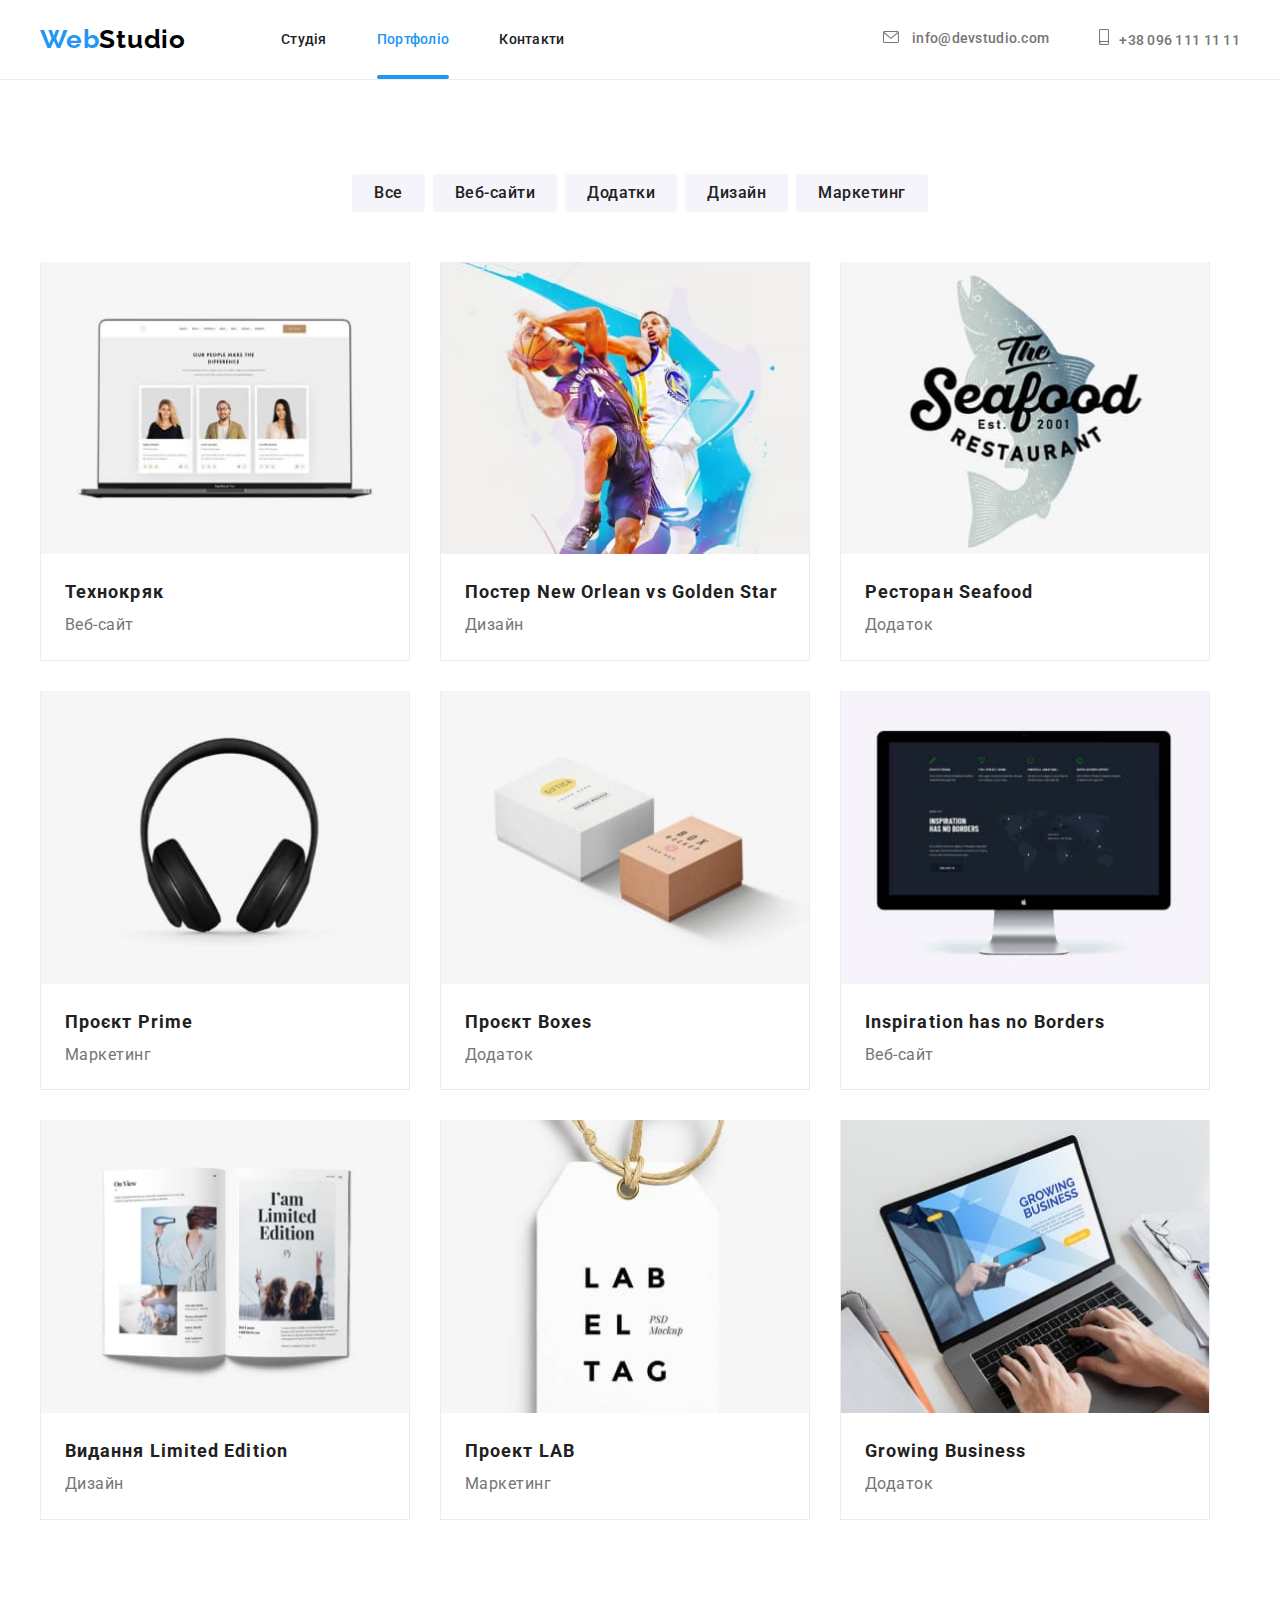
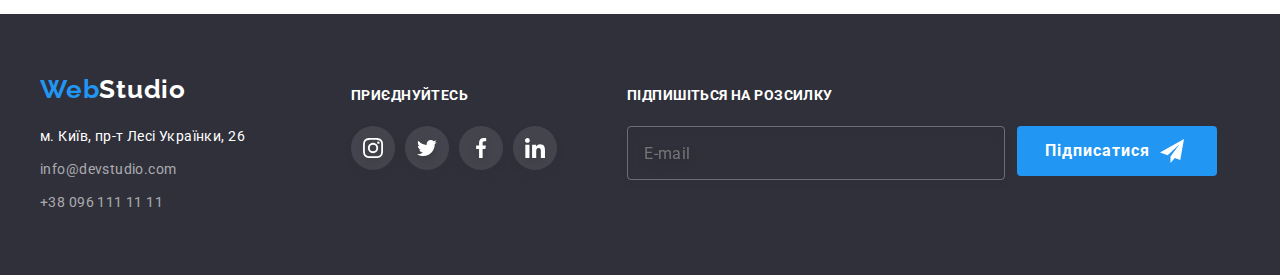
==== portfolio.html @ d8558a52 "add" ====
<!DOCTYPE html>
<html lang="uk">

<head>
    <meta charset="UTF-8">
    <meta http-equiv="X-UA-Compatible" content="IE=edge">
    <meta name="viewport" content="width=device-width, initial-scale=1.0">
    <link href="link" rel="preconnect" >
<link rel="preconnect" href="https://fonts.gstatic.com" crossorigin>
<link rel="stylesheet" href="https://cdnjs.cloudflare.com/ajax/libs/modern-normalize/1.1.0/modern-normalize.min.css"
    integrity="sha512-wpPYUAdjBVSE4KJnH1VR1HeZfpl1ub8YT/NKx4PuQ5NmX2tKuGu6U/JRp5y+Y8XG2tV+wKQpNHVUX03MfMFn9Q=="
    crossorigin="anonymous" referrerpolicy="no-referrer" />
<link href="https://fonts.googleapis.com/css2?family=Raleway:wght@700&family=Roboto:wght@400;500;700;900&display=swap" rel="stylesheet">
    <title>Document</title>
    <link rel="stylesheet" href="./css/normalize.css">
    <link rel="stylesheet" href="./css/main.min.css">
    
</head>

<body>
    
        <header class="header">
            <div class="container main-header">
                <a href="./index.html" class="logo link" lang="en">Web<span class="logo__header">Studio</span> </a>
                <ul class="site-nav-list">
                    <li class="site-nav-list__item"><a href="./index.html" class="site-nav-list__link  ">Студія</a></li>
                    <li class="site-nav-list__item"><a href="./portfolio.html" class="site-nav-list__link current navigation-link">Портфоліо</a></li>
                    <li class="site-nav-list__item"><a href="" class="site-nav-list__link ">Контакти</a></li>
                </ul>
                <ul class="contact-list">
                    <li class="contact-list__item"><a href="info@devstudio.com" class="contact-list__header-contact"> <svg class="mail-icon" width="16"
                                height="12">
                                <use href="./image/icons.svg#icon-envelope"></use>
                            </svg> info@devstudio.com</a></li>
                    <li class="contact-list__item"><a href="tel:+380961111111" class="contact-list__header-contact"> <svg class="mail-icon" width="10"
                                height="16">
                                <use href="./image/icons.svg#icon-smartphone"></use>
                            </svg>+38 096 111 11 11</a></li>
                </ul>
            </div>
        </header>
    <main>
        <section class="section">
            <div class="container">

            
       <h1 class="portfolio__title">Портфоліо</h1>
       <ul class="list list-btn">
        <li class="btn-link"><button type="button" class="btn-port">Все</button></li>
        <li class="btn-link"><button type="button" class="btn-port">Веб-сайти</button></li>
        <li class="btn-link"><button type="button" class="btn-port">Додатки</button></li>
        <li class="btn-link"><button type="button" class="btn-port">Дизайн</button></li>
        <li class="btn-link"><button type="button" class="btn-port">Маркетинг</button></li>
       </ul>
       <ul class="list list-port">
        <li class="item-port">
            <a href="" class="link-port">
            <div class="port-top-wrap"><img width="370" src="./image/port1.jpg" alt="ноутбук">
            <p class="service-port excerpt ">Ресурс пропонує комплексні пропозиції з різним рівнем функціоналу та сервісів. Все це дозволить
                відвідувачу отримати
                вичерпні відомості про компанію чи приватну особу.</p>
            </div>
            <div class="content-item">
            <h2 class="title-port">Технокряк</h2>
            <p class="view">Веб-сайт</p>
            </div>
            
            </a>
        </li>

        <li class="item-port">
            <a href="" class="link-port">
                <div class="port-top-wrap"><img width="370" src="./image/port2.jpg" alt="баскетбол">
                <p class="service-port">Ресурс пропонує комплексні пропозиції з різним рівнем функціоналу та сервісів. Все це дозволить
                    відвідувачу отримати
                    вичерпні відомості про компанію чи приватну особу.</p></div>
                
                <div class="content-item">
                <h2 class="title-port">Постер <span lang="en">New Orlean vs Golden Star</span> </h2>
                <p class="view">Дизайн</p>
                </div>
          
            </a>
        </li>

        <li class="item-port">
            <a href="" class="link-port">
                <div class="port-top-wrap">
                <img width="370" src="./image/port3.jpg" alt="емблема ресторану">
                <p class="service-port">Ресурс пропонує комплексні пропозиції з різним рівнем функціоналу та сервісів. Все це дозволить
                    відвідувачу отримати
                    вичерпні відомості про компанію чи приватну особу.</p></div>
                <div class="content-item">
                <h2 class="title-port">Ресторан <span lang="en">Seafood</span> </h2>
                <p class="view">Додаток</p>
                </div>
               
            </a>
        </li>

        <li class="item-port">
            <a href="" class="link-port">
                <div class="port-top-wrap">
                <img width="370" src="./image/port4.jpg" alt="навушники">
                <p class="service-port">Ресурс пропонує комплексні пропозиції з різним рівнем функціоналу та сервісів. Все це дозволить
                    відвідувачу отримати
                    вичерпні відомості про компанію чи приватну особу.</p></div>
                <div class="content-item">
                <h2 class="title-port">Проєкт <span lang="en">Prime</span> </h2>
                <p class="view">Маркетинг</p>
                </div>
                
            </a>
        </li>

        <li class="item-port">
            <a href="" class="link-port">
                <div class="port-top-wrap">
                <img width="370" src="./image/port5.jpg" alt="коробки">
                <p class="service-port">Ресурс пропонує комплексні пропозиції з різним рівнем функціоналу та сервісів. Все це дозволить
                    відвідувачу отримати
                    вичерпні відомості про компанію чи приватну особу.</p> </div>
                <div class="content-item">
                <h2 class="title-port">Проєкт <span lang="en">Boxes</span> </h2>
                <p class="view">Додаток</p>
                </div>
                
            </a>
        </li>

        <li class="item-port">
            <a href="" class="link-port">
                <div class="port-top-wrap">
                <img width="370" src="./image/port6.jpg" alt="монітор">
                <p class="service-port">Ресурс пропонує комплексні пропозиції з різним рівнем функціоналу та сервісів. Все це дозволить
                    відвідувачу отримати
                    вичерпні відомості про компанію чи приватну особу.</p> </div>
                <div class="content-item">
                <h2 class="title-port" lang="en">Inspiration has no Borders</h2>
                <p class="view">Веб-сайт</p>
                </div>
                
            </a>
        </li>

        <li class="item-port">
            <a href="" class="link-port">
                <div class="port-top-wrap">
                <img width="370" src="./image/port7.jpg" alt="журнал">
                <p class="service-port">Ресурс пропонує комплексні пропозиції з різним рівнем функціоналу та сервісів. Все це дозволить
                    відвідувачу отримати
                    вичерпні відомості про компанію чи приватну особу.</p> </div>
                <div class="content-item">
                <h2 class="title-port">Видання <span lang="en">Limited Edition</span> </h2>
                <p class="view">Дизайн</p>
                </div>
              
            </a>
        </li>

        <li class="item-port">
            <a href="" class="link-port">
                <div class="port-top-wrap">
                <img width="370" src="./image/port8.jpg" alt="етікетка">
                <p class="service-port">Ресурс пропонує комплексні пропозиції з різним рівнем функціоналу та сервісів. Все це дозволить
                    відвідувачу отримати
                    вичерпні відомості про компанію чи приватну особу.</p></div>
                <div class="content-item">
                <h2 class="title-port">Проект <span lang="en">LAB</span></h2>
                <p class="view">Маркетинг</p>
                </div>
                
            </a>
        </li>

        <li class="item-port">
            <a href="" class="link-port">
                <div class="port-top-wrap">
                <img width="370" src="./image/port9.jpg" alt="робоче місце">
                <p class="service-port">Ресурс пропонує комплексні пропозиції з різним рівнем функціоналу та сервісів. Все це дозволить
                    відвідувачу отримати
                    вичерпні відомості про компанію чи приватну особу.</p></div>
                <div class="content-item">
                <h2 class="title-port" lang="en">Growing Business</h2>
                <p class="view">Додаток</p>
                </div>
                
            </a>
        </li>
       </ul>
    </div>
        </section>
    </main>
<footer class="footer">
    <div class="container footer-container">
        <div>
            <a href="/" class="logo link" lang="en">Web<span class="footer-logo">Studio</span> </a>

            <address class="footer-address">
                м. Київ, пр-т Лесі Українки, 26
            </address>

            <address>
                <a href="info@devstudio.com" class="footer-contact mail">info@devstudio.com</a>
                <a href="tel:+380961111111" class="footer-contact tel">+38 096 111 11 11</a>
            </address>
        </div>
        <div class="conteiner-soc">
            <h4 class="title-footer">приєднуйтесь</h4>
            <ul class="footer-soc-list list">
                <li class="team-soc-item"><a href="" class="footer-soc-link link">
                        <svg class="footer-soc-icon" width="20" height="20">
                            <use href="./image/icons.svg#icon-instagram"></use>
                        </svg>
                    </a></li>
                <li class="team-soc-item"><a href="" class="footer-soc-link link">
                        <svg class="footer-soc-icon" width="20" height="20">
                            <use href="./image/icons.svg#icon-Twitter"></use>
                        </svg>
                    </a></li>
                <li class="team-soc-item"><a href="" class="footer-soc-link link">
                        <svg class="footer-soc-icon" width="20" height="20">
                            <use href="./image/icons.svg#icon-facebook"></use>
                        </svg>
                    </a></li>
                <li class="team-soc-item"><a href="" class="footer-soc-link link">
                        <svg class="footer-soc-icon" width="20" height="20">
                            <use href="./image/icons.svg#icon-linkedin"></use>
                        </svg>
                    </a></li>
            </ul>
        </div>
        <div class="conteiner-form">
            <h4 class="title-footer">Підпишіться на розсилку</h4>
            <form class="footer-form">
                <label>
                    <input class="input-footer" type="email" name="email" placeholder="E-mail">
                </label>
                <button type="button" class="form-button">Підписатися <svg class="footer-button-icon" width="24" height="24">
                        <use href="./image/icons.svg#icon-icon-send"></use>
                    </svg></button>
            </form>
        
        </div>
    </div>


</footer>
    
    </body>

</html>
---- css/main.min.css ----
:root{--primary-font: "Roboto", sans-serif;--secondary-font: "Raleway", sans-serif;--primary-text-color: #757575;--title-text-color: #212121;--accent-color: #2196F3;--accent-color-title: #FFFFFF;--accent-color-logo: #000000;--backgroung-accent: #2F303A;--transparent-color: rgba(255, 255, 255, 0.6);--icon-color: #AFB1B8;--border-color:#ECECEC;--background-accent-color:#F5F4FA;--transition-function: 250ms cubic-bezier(0.4, 0, 0.2, 1)}.footer-logo,.logo__header,.logo{font-family:var(--secondary-font);font-style:normal;font-weight:700;font-size:26px;line-height:1.19;letter-spacing:.03em}.client__title,.team__title,.gallery__title{font-weight:700;font-size:36px;line-height:1.16;text-align:center;letter-spacing:.03em;color:var(--title-text-color);margin-top:0;margin-bottom:50px}.link{display:flex;text-decoration:none}.list{margin:0;padding:0;list-style:none}.section{padding-top:94px;padding-bottom:94px}.container{width:1200px;padding-left:15px;padding-right:15px;margin:0 auto}body{font-family:var(--primary-font);color:var(--primary-text-color);margin:0}.logo{color:var(--accent-color);margin-right:95px}.logo__header{color:var(--accent-color-logo)}.footer-logo{color:var(--accent-color-title);margin-bottom:20px}.backdrop{position:fixed;top:0;width:100%;height:100%;background:rgba(0,0,0,.2);transition:opacity var(--transition-function),visibility var(--transition-function)}.backdrop.is-hidden .modal{transform:translate(-50%, -50%) scale(0)}.is-hidden{opacity:0;visibility:hidden;pointer-events:none}.modal{position:absolute;width:528px;min-height:581px;padding:40px;background:var(--accent-color-title);box-shadow:0px 1px 3px rgba(0,0,0,.12),0px 1px 1px rgba(0,0,0,.14),0px 2px 1px rgba(0,0,0,.2);border-radius:4px;top:50%;left:50%;transform:translate(-50%, -50%) scale(1);transition:transform var(--transition-function)}.modal-close{position:absolute;background:var(--accent-color-title);border:1px solid rgba(0,0,0,.1);border-radius:50%;top:9px;right:9px;width:30px;height:30px;cursor:pointer}.modal-icon{fill:#000}.modal-close:hover .modal-icon,.modal-close:focus .modal-icon{fill:var(--accent-color)}.modal-title{font-family:var(--primary-font);font-style:normal;font-weight:700;font-size:20px;line-height:23px;text-align:center;letter-spacing:.03em;color:var(--title-text-color);margin-top:0;margin-bottom:10px}.form-input{width:100%;height:40px;border:1px solid rgba(33,33,33,.2);border-radius:4px;padding-left:40px;font-size:16px;color:var(--primary-text-color);transition:outline-color var(--transition-function);margin-top:4px}.form-input:focus{outline-color:var(--accent-color)}.form-input::-moz-placeholder{font-weight:400;font-size:12px;line-height:14px;letter-spacing:.01em;color:rgba(117,117,117,.5)}.form-input:-ms-input-placeholder{font-weight:400;font-size:12px;line-height:14px;letter-spacing:.01em;color:rgba(117,117,117,.5)}.form-input::placeholder{font-weight:400;font-size:12px;line-height:14px;letter-spacing:.01em;color:rgba(117,117,117,.5)}.button-form{font-weight:700;width:200px;height:50px;background:var(--accent-color);box-shadow:0px 4px 4px rgba(0,0,0,.15);border-radius:4px;letter-spacing:.06em;color:#fff;border:#fff;display:flex;align-items:center;justify-content:center;margin:0 auto;margin-top:30px;cursor:pointer}.modal-form-title{font-weight:400;font-size:12px;line-height:14px;letter-spacing:.01em;color:var(--primary-text-color)}.form-feedback{resize:none;height:120px;padding-left:16px;padding-right:16px;padding-top:12px;padding-bottom:12px;margin-top:4px}.checkbox-title{display:flex;font-weight:400;font-size:14px;line-height:24px;letter-spacing:.03em;color:var(--primary-text-color)}.link-form{text-decoration:none;letter-spacing:.03em;-webkit-text-decoration-line:underline;text-decoration-line:underline;color:var(--accent-color)}.input-field{margin-bottom:10px;position:relative}.modal-icon-form{position:absolute;left:12px;top:50%}.form-input:focus+.modal-icon-form{fill:var(--accent-color)}.check-text{font-weight:400;font-size:14px;line-height:24px;letter-spacing:.03em;color:var(--primary-text-color);display:flex;align-items:center;justify-content:center;cursor:pointer;margin-top:10px}.check-text span{width:16px;height:15px;border:2px solid var(--accent-color-logo);border-radius:3px;margin-right:5px;display:flex;align-items:center;justify-content:center;transition:background-color var(--transition-function),border-color var(--transition-function)}.input-check:checked+.check-text span{background-color:var(--accent-color);border-color:var(--accent-color)}.input-check:focus+.check-text span{border-color:var(--accent-color)}.input-check{position:absolute}.check-icon{fill:rgba(0,0,0,0);transition:fill 250ms cubic-bezier(0.4, 0, 0.2, 1)}.input-check:checked+.check-text .check-icon{fill:var(--accent-color-title)}.hero__title{font-weight:900;font-size:44px;line-height:1.36;text-align:center;letter-spacing:.06em;text-transform:uppercase;color:var(--accent-color-title);margin:auto;width:696px}.hero__service-button{width:216px;height:50px;font-weight:700;font-size:16px;line-height:30px;align-items:center;text-align:center;letter-spacing:.06em;color:var(--accent-color-title);background-color:var(--accent-color);cursor:pointer;display:block;margin:0 auto;margin-top:30px;border:none;box-shadow:0px 4px 4px rgba(0,0,0,.15);border-radius:4px}.hero{background-color:var(--backgroung-accent);background-image:linear-gradient(rgba(47, 48, 58, 0.4), rgba(47, 48, 58, 0.4)),url(../image/overlay.jpg);max-width:1600px;background-repeat:no-repeat;background-position:center;margin:0 auto;padding-top:200px;padding-bottom:200px}.header{display:flex;align-items:center;border-bottom:1px solid var(--border-color);padding-top:24px;padding-bottom:24px}.main-header{display:flex;align-items:center}.mail-icon{margin-right:10px;background-color:rgba(0,0,0,0);fill:var(--primary-text-color)}.site-nav-list__link{font-weight:500;font-size:14px;line-height:1.14;letter-spacing:.02em;color:var(--title-text-color);text-decoration:none;transition:var(--transition-function)}.site-nav-list__link:hover,.site-nav-list__link:focus{color:var(--accent-color)}.navigation-link{position:relative}.current{color:var(--accent-color)}.current::after{content:"";position:absolute;display:block;width:100%;height:4px;bottom:-1px;left:0;background:var(--accent-color);border:none;border-radius:2px;bottom:-32px}.contact-list__header-contact{font-weight:500;font-size:14px;line-height:1.14;letter-spacing:.02em;color:var(--primary-text-color);text-decoration:none;transition:var(--transition-function)}.contact-list__header-contact:hover,.contact-list__header-contact:focus{color:var(--accent-color)}.mail-icon{transition:var(--transition-function)}.contact-list__header-contact:hover .mail-icon,.contact-list__header-contact:focus .mail-icon{color:var(--accent-color);fill:var(--accent-color)}.site-nav-list{display:flex;list-style:none;margin:0;padding:0}.site-nav-list .site-nav-list__item:not(:last-child){margin-right:50px}.list .header-link.current{color:var(--accent-color)}.contact-list{padding:0;display:flex;list-style:none;margin-left:auto;margin-top:0;margin-bottom:0}.contact-list .contact-list__item+.contact-list__item{margin-left:50px}.benefits{padding-bottom:47px}.benefits__title{position:absolute;top:-9999px;left:-9999px}.benefits__list{display:flex;list-style:none;margin-right:30px}.benefits__list .benefits__item:not(:last-child){margin-right:30px}.benefits__contents{width:270px;height:120px;background:var(--background-accent-color);border-radius:4px;margin-bottom:30px}.benefits__subtitle{font-weight:700;font-size:14px;line-height:16px;letter-spacing:.03em;text-transform:uppercase;color:var(--title-text-color);margin:0}.benefits__text{font-weight:400;font-size:14px;line-height:1.71;letter-spacing:.03em;color:var(--primary-text-color);margin-top:10px;margin-bottom:0}.gallery{padding-top:47px}.gallery__list{display:flex}.gallery__list .gallery__item:not(:last-child){margin-right:30px}.gallery__thumb{position:relative}.gallery__desc{width:370px;height:70px;background:rgba(47,48,58,.8);position:absolute;left:0;bottom:0;display:flex;align-items:center;justify-content:center}.gallery__text{font-weight:700;font-size:14px;line-height:16px;text-align:center;letter-spacing:.03em;text-transform:uppercase;color:var(--accent-color-title);margin:0}.team__section{background:var(--background-accent-color)}.team__list{display:flex}.team__list .team__item:not(:last-child){margin-right:30px}.team__item{box-shadow:0px 1px 3px rgba(0,0,0,.12),0px 1px 1px rgba(0,0,0,.14),0px 2px 1px rgba(0,0,0,.2);border-radius:0px 0px 4px 4px;background-color:#fff}.team__subject{padding-top:30px;padding-bottom:30px}.team__name{font-weight:500;font-size:16px;line-height:1.18;text-align:center;letter-spacing:.03em;color:var(--title-text-color);margin-top:0;margin-bottom:0}.team__work-position{font-weight:400;font-size:16px;line-height:1.18;text-align:center;letter-spacing:.03em;color:var(--primary-text-color);margin-top:10px;margin-bottom:16px}.social-networks__list{display:flex;justify-content:center;gap:10px}.social-networks__link{width:44px;height:44px;border-radius:50%;display:flex;align-items:center;justify-content:center;transition:var(--transition-function)}.social-networks__link:hover,.social-networks__link:focus{background-color:var(--accent-color)}.social-networks__icon{fill:var(--icon-color);transition:var(--transition-function)}.social-networks__link:hover .social-networks__icon,.social-networks__link:focus .social-networks__icon{fill:var(--accent-color-title)}.client__list{display:flex;flex-wrap:wrap;gap:30px}.client__link{width:170px;height:92px;border:1px solid var(--icon-color);border-radius:4px;box-sizing:border-box;align-items:center;justify-content:center;transition:var(--transition-function)}.client__link:hover,.client__link:focus{border:1px solid var(--accent-color);border-radius:4px}.client__icon{fill:var(--icon-color);transition:var(--transition-function)}.client__link:hover .client__icon,.client__link:focus .client__icon{fill:var(--accent-color)}.footer{display:flex;background:var(--backgroung-accent);padding-top:60px;padding-bottom:60px}.footer-container{display:flex;gap:70px}.footer-address{font-style:normal;font-weight:400;font-size:14px;line-height:1.71;letter-spacing:.03em;color:var(--accent-color-title);margin-bottom:9px;transition:var(--transition-function)}.footer-address:hover,.footer-address:focus{color:var(--accent-color)}.footer-contact{font-style:normal;text-decoration:none;font-weight:400;font-size:14px;line-height:1.71;letter-spacing:.03em;color:var(--transparent-color);display:block;margin-bottom:9px;transition:var(--transition-function)}.footer-contact:hover,.footer-contact:focus{color:var(--accent-color)}.tel{margin-bottom:0}.title-footer{font-style:normal;font-weight:700;font-size:14px;line-height:1.71;letter-spacing:.03em;color:var(--accent-color-title);text-transform:uppercase;padding-top:10px;margin-top:0}.footer-soc-link{width:44px;height:44px;border-radius:50%;display:flex;align-items:center;justify-content:center;background:rgba(255,255,255,.1);filter:drop-shadow(0px 4px 4px rgba(0, 0, 0, 0.25));transition:var(--transition-function)}.footer-soc-link:hover,.footer-soc-link:focus{background-color:var(--accent-color)}.footer-soc-icon{fill:#fff}.footer-soc-list{display:flex;justify-content:center;gap:10px}.conteiner-form{margin-top:0px}.footer-form{display:flex}.input-footer{width:358px;height:50px;border:1px solid rgba(255,255,255,.3);filter:drop-shadow(0px 4px 4px rgba(0, 0, 0, 0.15));border-radius:4px;background-color:rgba(0,0,0,0);display:flex;align-items:center;letter-spacing:.03em;color:rgba(255,255,255,.6);padding-left:16px}.form-button{display:flex;width:200px;height:50px;margin-left:12px;padding-left:28px;background:var(--accent-color);cursor:pointer;border-radius:4px;border:none;font-weight:700;font-size:16px;line-height:30px;align-items:center;text-align:center;letter-spacing:.06em;color:#fff}.form-button:hover,.form-button:focus{box-shadow:0px 4px 4px rgba(0,0,0,.15)}.footer-button-icon{fill:var(--accent-color-title);align-items:center;margin-left:10px}.portfolio__title{position:absolute;top:-9999px;left:-9999px}.list-port,.list-btn{list-style:none}.list-btn{display:flex;justify-content:center;margin-bottom:50px}.list-btn .btn-link+.btn-link{margin-left:8px}.btn-port{font-family:var(--primary-font);font-weight:500;font-size:16px;line-height:1.62;text-align:center;letter-spacing:.03em;color:var(--title-text-color);padding-top:6px;padding-bottom:6px;padding-left:22px;padding-right:22px;background:var(--background-accent-color);border-radius:4px;border:0;transition:var(--transition-function)}.btn-port:hover,.btn-port:focus{color:var(--accent-color-title);background:var(--accent-color);box-shadow:0px 3px 1px rgba(0,0,0,.1),0px 1px 2px rgba(0,0,0,.08),0px 2px 2px rgba(0,0,0,.12)}.item-port{width:370px;margin-right:30px;margin-bottom:30px;border-bottom:1px solid var(--border-color);border-left:1px solid var(--border-color);border-right:1px solid var(--border-color);box-sizing:border-box;transition:var(--transition-function)}.item-port:hover,.item-port:focus{box-shadow:0px 1px 1px rgba(0,0,0,.12),0px 4px 4px rgba(0,0,0,.06),1px 4px 6px rgba(0,0,0,.16)}.item-port:nth-child(3n){margin-right:0}.item-port:nth-child(n+7){margin-bottom:0}.title-port{font-weight:700;font-size:18px;line-height:2;letter-spacing:.06em;color:var(--title-text-color);margin:0}.view{font-size:16px;line-height:1.87;letter-spacing:.03em;color:var(--primary-text-color);margin:0;margin-top:0}.service-port{position:absolute;top:0;left:0;margin:0;font-size:18px;line-height:28px;letter-spacing:.03em;color:var(--accent-color-title);background:rgba(33,150,243,.9);padding-left:24px;padding-top:63px;padding-right:24px;padding-bottom:63px;height:100%;transform:translateY(100%);transition:var(--transition-function)}.item-port:hover .service-port{transform:translateY(0)}.port-top-wrap{position:relative;overflow:hidden}img{display:block;max-width:100%;height:auto;margin-right:0}.list-port{padding:0;display:flex;flex-wrap:wrap}.content-item{padding-left:24px;padding-top:20px;padding-right:24px;padding-bottom:20px}.link-port{text-decoration:none}/*# sourceMappingURL=main.min.css.map */
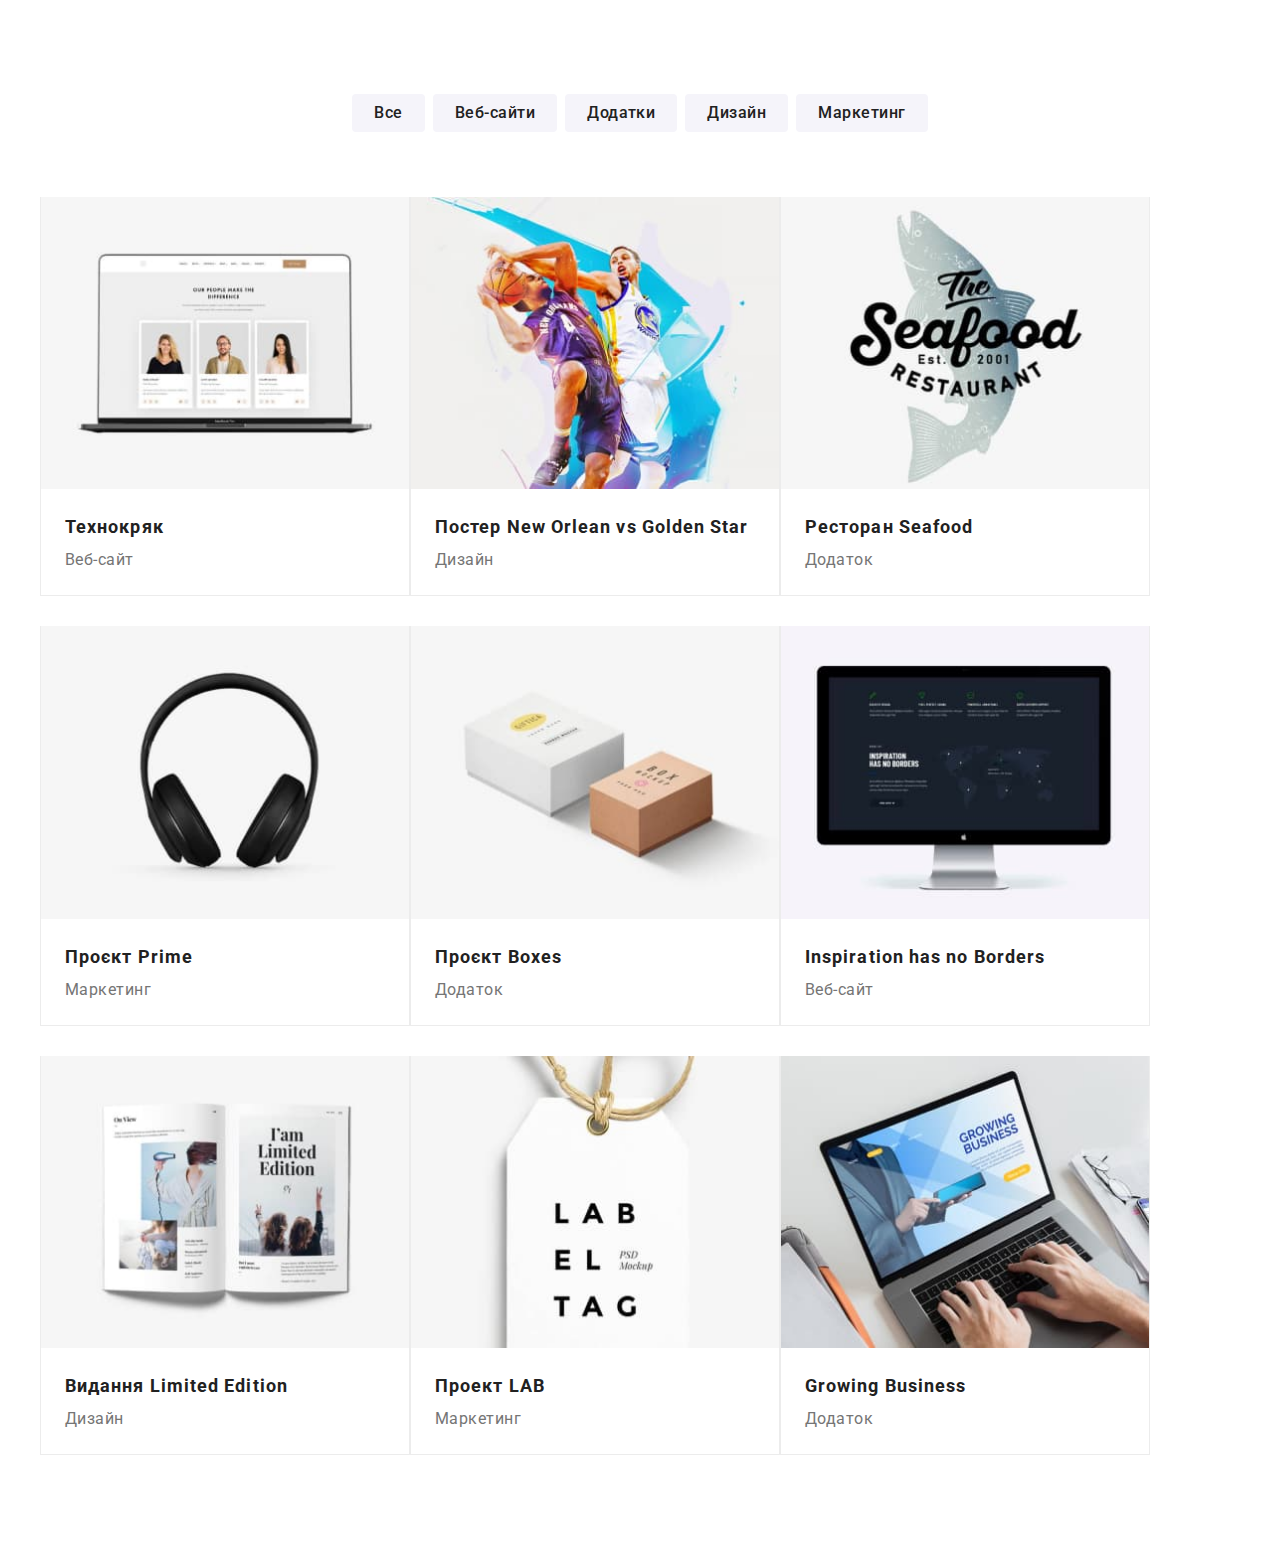
==== commit 9ba1f447: "add" ====
--- a/portfolio.html
+++ b/portfolio.html
@@ -19,7 +19,7 @@
 
 <body>
     
-        <header class="header">
+        <!-- <header class="header">
             <div class="container main-header">
                 <a href="./index.html" class="logo link" lang="en">Web<span class="logo__header">Studio</span> </a>
                 <ul class="site-nav-list">
@@ -38,13 +38,13 @@
                             </svg>+38 096 111 11 11</a></li>
                 </ul>
             </div>
-        </header>
+        </header> -->
     <main>
         <section class="section">
             <div class="container">
 
             
-       <h1 class="portfolio__title">Портфоліо</h1>
+       <h1 class="visually-hidden">Портфоліо</h1>
        <ul class="list list-btn">
         <li class="btn-link"><button type="button" class="btn-port">Все</button></li>
         <li class="btn-link"><button type="button" class="btn-port">Веб-сайти</button></li>
@@ -191,7 +191,7 @@
     </div>
         </section>
     </main>
-<footer class="footer">
+<!-- <footer class="footer">
     <div class="container footer-container">
         <div>
             <a href="/" class="logo link" lang="en">Web<span class="footer-logo">Studio</span> </a>
@@ -245,7 +245,7 @@
     </div>
 
 
-</footer>
+</footer> -->
     
     </body>
 
--- a/css/main.min.css
+++ b/css/main.min.css
@@ -1 +1 @@
-:root{--primary-font: "Roboto", sans-serif;--secondary-font: "Raleway", sans-serif;--primary-text-color: #757575;--title-text-color: #212121;--accent-color: #2196F3;--accent-color-title: #FFFFFF;--accent-color-logo: #000000;--backgroung-accent: #2F303A;--transparent-color: rgba(255, 255, 255, 0.6);--icon-color: #AFB1B8;--border-color:#ECECEC;--background-accent-color:#F5F4FA;--transition-function: 250ms cubic-bezier(0.4, 0, 0.2, 1)}.footer-logo,.logo__header,.logo{font-family:var(--secondary-font);font-style:normal;font-weight:700;font-size:26px;line-height:1.19;letter-spacing:.03em}.client__title,.team__title,.gallery__title{font-weight:700;font-size:36px;line-height:1.16;text-align:center;letter-spacing:.03em;color:var(--title-text-color);margin-top:0;margin-bottom:50px}.link{display:flex;text-decoration:none}.list{margin:0;padding:0;list-style:none}.section{padding-top:94px;padding-bottom:94px}.container{width:1200px;padding-left:15px;padding-right:15px;margin:0 auto}body{font-family:var(--primary-font);color:var(--primary-text-color);margin:0}.logo{color:var(--accent-color);margin-right:95px}.logo__header{color:var(--accent-color-logo)}.footer-logo{color:var(--accent-color-title);margin-bottom:20px}.backdrop{position:fixed;top:0;width:100%;height:100%;background:rgba(0,0,0,.2);transition:opacity var(--transition-function),visibility var(--transition-function)}.backdrop.is-hidden .modal{transform:translate(-50%, -50%) scale(0)}.is-hidden{opacity:0;visibility:hidden;pointer-events:none}.modal{position:absolute;width:528px;min-height:581px;padding:40px;background:var(--accent-color-title);box-shadow:0px 1px 3px rgba(0,0,0,.12),0px 1px 1px rgba(0,0,0,.14),0px 2px 1px rgba(0,0,0,.2);border-radius:4px;top:50%;left:50%;transform:translate(-50%, -50%) scale(1);transition:transform var(--transition-function)}.modal-close{position:absolute;background:var(--accent-color-title);border:1px solid rgba(0,0,0,.1);border-radius:50%;top:9px;right:9px;width:30px;height:30px;cursor:pointer}.modal-icon{fill:#000}.modal-close:hover .modal-icon,.modal-close:focus .modal-icon{fill:var(--accent-color)}.modal-title{font-family:var(--primary-font);font-style:normal;font-weight:700;font-size:20px;line-height:23px;text-align:center;letter-spacing:.03em;color:var(--title-text-color);margin-top:0;margin-bottom:10px}.form-input{width:100%;height:40px;border:1px solid rgba(33,33,33,.2);border-radius:4px;padding-left:40px;font-size:16px;color:var(--primary-text-color);transition:outline-color var(--transition-function);margin-top:4px}.form-input:focus{outline-color:var(--accent-color)}.form-input::-moz-placeholder{font-weight:400;font-size:12px;line-height:14px;letter-spacing:.01em;color:rgba(117,117,117,.5)}.form-input:-ms-input-placeholder{font-weight:400;font-size:12px;line-height:14px;letter-spacing:.01em;color:rgba(117,117,117,.5)}.form-input::placeholder{font-weight:400;font-size:12px;line-height:14px;letter-spacing:.01em;color:rgba(117,117,117,.5)}.button-form{font-weight:700;width:200px;height:50px;background:var(--accent-color);box-shadow:0px 4px 4px rgba(0,0,0,.15);border-radius:4px;letter-spacing:.06em;color:#fff;border:#fff;display:flex;align-items:center;justify-content:center;margin:0 auto;margin-top:30px;cursor:pointer}.modal-form-title{font-weight:400;font-size:12px;line-height:14px;letter-spacing:.01em;color:var(--primary-text-color)}.form-feedback{resize:none;height:120px;padding-left:16px;padding-right:16px;padding-top:12px;padding-bottom:12px;margin-top:4px}.checkbox-title{display:flex;font-weight:400;font-size:14px;line-height:24px;letter-spacing:.03em;color:var(--primary-text-color)}.link-form{text-decoration:none;letter-spacing:.03em;-webkit-text-decoration-line:underline;text-decoration-line:underline;color:var(--accent-color)}.input-field{margin-bottom:10px;position:relative}.modal-icon-form{position:absolute;left:12px;top:50%}.form-input:focus+.modal-icon-form{fill:var(--accent-color)}.check-text{font-weight:400;font-size:14px;line-height:24px;letter-spacing:.03em;color:var(--primary-text-color);display:flex;align-items:center;justify-content:center;cursor:pointer;margin-top:10px}.check-text span{width:16px;height:15px;border:2px solid var(--accent-color-logo);border-radius:3px;margin-right:5px;display:flex;align-items:center;justify-content:center;transition:background-color var(--transition-function),border-color var(--transition-function)}.input-check:checked+.check-text span{background-color:var(--accent-color);border-color:var(--accent-color)}.input-check:focus+.check-text span{border-color:var(--accent-color)}.input-check{position:absolute}.check-icon{fill:rgba(0,0,0,0);transition:fill 250ms cubic-bezier(0.4, 0, 0.2, 1)}.input-check:checked+.check-text .check-icon{fill:var(--accent-color-title)}.hero__title{font-weight:900;font-size:44px;line-height:1.36;text-align:center;letter-spacing:.06em;text-transform:uppercase;color:var(--accent-color-title);margin:auto;width:696px}.hero__service-button{width:216px;height:50px;font-weight:700;font-size:16px;line-height:30px;align-items:center;text-align:center;letter-spacing:.06em;color:var(--accent-color-title);background-color:var(--accent-color);cursor:pointer;display:block;margin:0 auto;margin-top:30px;border:none;box-shadow:0px 4px 4px rgba(0,0,0,.15);border-radius:4px}.hero{background-color:var(--backgroung-accent);background-image:linear-gradient(rgba(47, 48, 58, 0.4), rgba(47, 48, 58, 0.4)),url(../image/overlay.jpg);max-width:1600px;background-repeat:no-repeat;background-position:center;margin:0 auto;padding-top:200px;padding-bottom:200px}.header{display:flex;align-items:center;border-bottom:1px solid var(--border-color);padding-top:24px;padding-bottom:24px}.main-header{display:flex;align-items:center}.mail-icon{margin-right:10px;background-color:rgba(0,0,0,0);fill:var(--primary-text-color)}.site-nav-list__link{font-weight:500;font-size:14px;line-height:1.14;letter-spacing:.02em;color:var(--title-text-color);text-decoration:none;transition:var(--transition-function)}.site-nav-list__link:hover,.site-nav-list__link:focus{color:var(--accent-color)}.navigation-link{position:relative}.current{color:var(--accent-color)}.current::after{content:"";position:absolute;display:block;width:100%;height:4px;bottom:-1px;left:0;background:var(--accent-color);border:none;border-radius:2px;bottom:-32px}.contact-list__header-contact{font-weight:500;font-size:14px;line-height:1.14;letter-spacing:.02em;color:var(--primary-text-color);text-decoration:none;transition:var(--transition-function)}.contact-list__header-contact:hover,.contact-list__header-contact:focus{color:var(--accent-color)}.mail-icon{transition:var(--transition-function)}.contact-list__header-contact:hover .mail-icon,.contact-list__header-contact:focus .mail-icon{color:var(--accent-color);fill:var(--accent-color)}.site-nav-list{display:flex;list-style:none;margin:0;padding:0}.site-nav-list .site-nav-list__item:not(:last-child){margin-right:50px}.list .header-link.current{color:var(--accent-color)}.contact-list{padding:0;display:flex;list-style:none;margin-left:auto;margin-top:0;margin-bottom:0}.contact-list .contact-list__item+.contact-list__item{margin-left:50px}.benefits{padding-bottom:47px}.benefits__title{position:absolute;top:-9999px;left:-9999px}.benefits__list{display:flex;list-style:none;margin-right:30px}.benefits__list .benefits__item:not(:last-child){margin-right:30px}.benefits__contents{width:270px;height:120px;background:var(--background-accent-color);border-radius:4px;margin-bottom:30px}.benefits__subtitle{font-weight:700;font-size:14px;line-height:16px;letter-spacing:.03em;text-transform:uppercase;color:var(--title-text-color);margin:0}.benefits__text{font-weight:400;font-size:14px;line-height:1.71;letter-spacing:.03em;color:var(--primary-text-color);margin-top:10px;margin-bottom:0}.gallery{padding-top:47px}.gallery__list{display:flex}.gallery__list .gallery__item:not(:last-child){margin-right:30px}.gallery__thumb{position:relative}.gallery__desc{width:370px;height:70px;background:rgba(47,48,58,.8);position:absolute;left:0;bottom:0;display:flex;align-items:center;justify-content:center}.gallery__text{font-weight:700;font-size:14px;line-height:16px;text-align:center;letter-spacing:.03em;text-transform:uppercase;color:var(--accent-color-title);margin:0}.team__section{background:var(--background-accent-color)}.team__list{display:flex}.team__list .team__item:not(:last-child){margin-right:30px}.team__item{box-shadow:0px 1px 3px rgba(0,0,0,.12),0px 1px 1px rgba(0,0,0,.14),0px 2px 1px rgba(0,0,0,.2);border-radius:0px 0px 4px 4px;background-color:#fff}.team__subject{padding-top:30px;padding-bottom:30px}.team__name{font-weight:500;font-size:16px;line-height:1.18;text-align:center;letter-spacing:.03em;color:var(--title-text-color);margin-top:0;margin-bottom:0}.team__work-position{font-weight:400;font-size:16px;line-height:1.18;text-align:center;letter-spacing:.03em;color:var(--primary-text-color);margin-top:10px;margin-bottom:16px}.social-networks__list{display:flex;justify-content:center;gap:10px}.social-networks__link{width:44px;height:44px;border-radius:50%;display:flex;align-items:center;justify-content:center;transition:var(--transition-function)}.social-networks__link:hover,.social-networks__link:focus{background-color:var(--accent-color)}.social-networks__icon{fill:var(--icon-color);transition:var(--transition-function)}.social-networks__link:hover .social-networks__icon,.social-networks__link:focus .social-networks__icon{fill:var(--accent-color-title)}.client__list{display:flex;flex-wrap:wrap;gap:30px}.client__link{width:170px;height:92px;border:1px solid var(--icon-color);border-radius:4px;box-sizing:border-box;align-items:center;justify-content:center;transition:var(--transition-function)}.client__link:hover,.client__link:focus{border:1px solid var(--accent-color);border-radius:4px}.client__icon{fill:var(--icon-color);transition:var(--transition-function)}.client__link:hover .client__icon,.client__link:focus .client__icon{fill:var(--accent-color)}.footer{display:flex;background:var(--backgroung-accent);padding-top:60px;padding-bottom:60px}.footer-container{display:flex;gap:70px}.footer-address{font-style:normal;font-weight:400;font-size:14px;line-height:1.71;letter-spacing:.03em;color:var(--accent-color-title);margin-bottom:9px;transition:var(--transition-function)}.footer-address:hover,.footer-address:focus{color:var(--accent-color)}.footer-contact{font-style:normal;text-decoration:none;font-weight:400;font-size:14px;line-height:1.71;letter-spacing:.03em;color:var(--transparent-color);display:block;margin-bottom:9px;transition:var(--transition-function)}.footer-contact:hover,.footer-contact:focus{color:var(--accent-color)}.tel{margin-bottom:0}.title-footer{font-style:normal;font-weight:700;font-size:14px;line-height:1.71;letter-spacing:.03em;color:var(--accent-color-title);text-transform:uppercase;padding-top:10px;margin-top:0}.footer-soc-link{width:44px;height:44px;border-radius:50%;display:flex;align-items:center;justify-content:center;background:rgba(255,255,255,.1);filter:drop-shadow(0px 4px 4px rgba(0, 0, 0, 0.25));transition:var(--transition-function)}.footer-soc-link:hover,.footer-soc-link:focus{background-color:var(--accent-color)}.footer-soc-icon{fill:#fff}.footer-soc-list{display:flex;justify-content:center;gap:10px}.conteiner-form{margin-top:0px}.footer-form{display:flex}.input-footer{width:358px;height:50px;border:1px solid rgba(255,255,255,.3);filter:drop-shadow(0px 4px 4px rgba(0, 0, 0, 0.15));border-radius:4px;background-color:rgba(0,0,0,0);display:flex;align-items:center;letter-spacing:.03em;color:rgba(255,255,255,.6);padding-left:16px}.form-button{display:flex;width:200px;height:50px;margin-left:12px;padding-left:28px;background:var(--accent-color);cursor:pointer;border-radius:4px;border:none;font-weight:700;font-size:16px;line-height:30px;align-items:center;text-align:center;letter-spacing:.06em;color:#fff}.form-button:hover,.form-button:focus{box-shadow:0px 4px 4px rgba(0,0,0,.15)}.footer-button-icon{fill:var(--accent-color-title);align-items:center;margin-left:10px}.portfolio__title{position:absolute;top:-9999px;left:-9999px}.list-port,.list-btn{list-style:none}.list-btn{display:flex;justify-content:center;margin-bottom:50px}.list-btn .btn-link+.btn-link{margin-left:8px}.btn-port{font-family:var(--primary-font);font-weight:500;font-size:16px;line-height:1.62;text-align:center;letter-spacing:.03em;color:var(--title-text-color);padding-top:6px;padding-bottom:6px;padding-left:22px;padding-right:22px;background:var(--background-accent-color);border-radius:4px;border:0;transition:var(--transition-function)}.btn-port:hover,.btn-port:focus{color:var(--accent-color-title);background:var(--accent-color);box-shadow:0px 3px 1px rgba(0,0,0,.1),0px 1px 2px rgba(0,0,0,.08),0px 2px 2px rgba(0,0,0,.12)}.item-port{width:370px;margin-right:30px;margin-bottom:30px;border-bottom:1px solid var(--border-color);border-left:1px solid var(--border-color);border-right:1px solid var(--border-color);box-sizing:border-box;transition:var(--transition-function)}.item-port:hover,.item-port:focus{box-shadow:0px 1px 1px rgba(0,0,0,.12),0px 4px 4px rgba(0,0,0,.06),1px 4px 6px rgba(0,0,0,.16)}.item-port:nth-child(3n){margin-right:0}.item-port:nth-child(n+7){margin-bottom:0}.title-port{font-weight:700;font-size:18px;line-height:2;letter-spacing:.06em;color:var(--title-text-color);margin:0}.view{font-size:16px;line-height:1.87;letter-spacing:.03em;color:var(--primary-text-color);margin:0;margin-top:0}.service-port{position:absolute;top:0;left:0;margin:0;font-size:18px;line-height:28px;letter-spacing:.03em;color:var(--accent-color-title);background:rgba(33,150,243,.9);padding-left:24px;padding-top:63px;padding-right:24px;padding-bottom:63px;height:100%;transform:translateY(100%);transition:var(--transition-function)}.item-port:hover .service-port{transform:translateY(0)}.port-top-wrap{position:relative;overflow:hidden}img{display:block;max-width:100%;height:auto;margin-right:0}.list-port{padding:0;display:flex;flex-wrap:wrap}.content-item{padding-left:24px;padding-top:20px;padding-right:24px;padding-bottom:20px}.link-port{text-decoration:none}/*# sourceMappingURL=main.min.css.map */+:root{--primary-font: "Roboto", sans-serif;--secondary-font: "Raleway", sans-serif;--primary-text-color: #757575;--title-text-color: #212121;--accent-color: #2196F3;--accent-color-title: #FFFFFF;--accent-color-logo: #000000;--backgroung-accent: #2F303A;--transparent-color: rgba(255, 255, 255, 0.6);--icon-color: #AFB1B8;--border-color:#ECECEC;--background-accent-color:#F5F4FA;--background-color-btn:#188CE8;--transition-function: 250ms cubic-bezier(0.4, 0, 0.2, 1)}.footer-logo,.logo__header,.logo{font-family:var(--secondary-font);font-style:normal;font-weight:700;font-size:26px;line-height:1.19;letter-spacing:.03em}.client__title,.team__title,.gallery__title{font-weight:700;font-size:36px;line-height:1.16;text-align:center;letter-spacing:.03em;color:var(--title-text-color);margin-top:0;margin-bottom:50px}.link{display:flex;text-decoration:none}.list{margin:0;padding:0;list-style:none}img{display:block;width:100%;max-width:100%;height:auto}img{display:block;max-width:100%;height:auto;margin-right:0}@media screen and (min-width: 480px){.section{padding-top:60px;padding-bottom:60px}}@media screen and (min-width: 1200px){.section{padding-top:94px;padding-bottom:94px}}.container{width:100%}@media screen and (min-width: 480px){.container{width:480px;padding-left:15px;padding-right:15px;margin:0 auto}}@media screen and (min-width: 768px){.container{width:720px;padding-left:0}}@media screen and (min-width: 1200px){.container{width:1200px;padding-left:15px;padding-right:15px;margin:0 auto}}body{font-family:var(--primary-font);color:var(--primary-text-color);margin:0}.logo{color:var(--accent-color);margin-right:95px}.logo__header{color:var(--accent-color-logo)}.footer-logo{color:var(--accent-color-title);margin-bottom:20px}.backdrop{position:fixed;top:0;width:100%;height:100%;background:rgba(0,0,0,.2);transition:opacity var(--transition-function),visibility var(--transition-function)}.backdrop.is-hidden .modal{transform:translate(-50%, -50%) scale(0)}.is-hidden{opacity:0;visibility:hidden;pointer-events:none}.visually-hidden{position:absolute;width:1px;height:1px;margin:-1px;border:0;padding:0;white-space:nowrap;-webkit-clip-path:inset(100%);clip-path:inset(100%);clip:rect(0 0 0 0);overflow:hidden}.modal{position:absolute;width:528px;min-height:581px;padding:40px;background:var(--accent-color-title);box-shadow:0px 1px 3px rgba(0,0,0,.12),0px 1px 1px rgba(0,0,0,.14),0px 2px 1px rgba(0,0,0,.2);border-radius:4px;top:50%;left:50%;transform:translate(-50%, -50%) scale(1);transition:transform var(--transition-function)}.modal-close{position:absolute;background:var(--accent-color-title);border:1px solid rgba(0,0,0,.1);border-radius:50%;top:9px;right:9px;width:30px;height:30px;cursor:pointer}.modal-icon{fill:#000}.modal-close:hover .modal-icon,.modal-close:focus .modal-icon{fill:var(--accent-color)}.modal-title{font-family:var(--primary-font);font-style:normal;font-weight:700;font-size:20px;line-height:23px;text-align:center;letter-spacing:.03em;color:var(--title-text-color);margin-top:0;margin-bottom:10px}.form-input{width:100%;height:40px;border:1px solid rgba(33,33,33,.2);border-radius:4px;padding-left:40px;font-size:16px;color:var(--primary-text-color);transition:outline-color var(--transition-function);margin-top:4px}.form-input:focus{outline-color:var(--accent-color)}.form-input::-moz-placeholder{font-weight:400;font-size:12px;line-height:14px;letter-spacing:.01em;color:rgba(117,117,117,.5)}.form-input:-ms-input-placeholder{font-weight:400;font-size:12px;line-height:14px;letter-spacing:.01em;color:rgba(117,117,117,.5)}.form-input::placeholder{font-weight:400;font-size:12px;line-height:14px;letter-spacing:.01em;color:rgba(117,117,117,.5)}.button-form{font-weight:700;width:200px;height:50px;background:var(--accent-color);box-shadow:0px 4px 4px rgba(0,0,0,.15);border-radius:4px;letter-spacing:.06em;color:#fff;border:#fff;display:flex;align-items:center;justify-content:center;margin:0 auto;margin-top:30px;cursor:pointer}.button-form:hover,.button-form:focus{background:var(--background-color-btn)}.modal-form-title{font-weight:400;font-size:12px;line-height:14px;letter-spacing:.01em;color:var(--primary-text-color)}.form-feedback{resize:none;height:120px;padding-left:16px;padding-right:16px;padding-top:12px;padding-bottom:12px;margin-top:4px}.checkbox-title{display:flex;font-weight:400;font-size:14px;line-height:24px;letter-spacing:.03em;color:var(--primary-text-color)}.link-form{text-decoration:none;letter-spacing:.03em;-webkit-text-decoration-line:underline;text-decoration-line:underline;color:var(--accent-color)}.input-field{margin-bottom:10px;position:relative}.modal-icon-form{position:absolute;left:12px;top:50%}.form-input:focus+.modal-icon-form{fill:var(--accent-color)}.check-text{font-weight:400;font-size:14px;line-height:24px;letter-spacing:.03em;color:var(--primary-text-color);display:flex;align-items:center;justify-content:center;cursor:pointer;margin-top:10px}.check-text span{width:16px;height:15px;border:2px solid var(--accent-color-logo);border-radius:3px;margin-right:5px;display:flex;align-items:center;justify-content:center;transition:background-color var(--transition-function),border-color var(--transition-function)}.input-check:checked+.check-text span{background-color:var(--accent-color);border-color:var(--accent-color)}.input-check:focus+.check-text span{border-color:var(--accent-color)}.check-icon{fill:rgba(0,0,0,0);transition:fill 250ms cubic-bezier(0.4, 0, 0.2, 1)}.input-check:checked+.check-text .check-icon{fill:var(--accent-color-title)}.mobile-menu{position:fixed;top:0;left:0;width:100%;height:100%;background-color:var(--accent-color-title);opacity:0;visibility:hidden;pointer-events:none;transition:opacity var(--transition-function),visibility var(--transition-function)}.mobile-menu__close-btn{position:absolute;top:10px;right:15px;background-color:rgba(0,0,0,0);border:none;width:40px;height:40px}.mobile-menu__container{position:relative;padding-left:40px}.mobile-menu.is-open{opacity:1;visibility:visible;pointer-events:auto}.hero__title{font-weight:900;letter-spacing:.06em;text-transform:uppercase;color:var(--accent-color-title);margin:auto}@media screen and (min-width: 480px){.hero__title{font-size:26px;line-height:1.61;width:360px;text-align:center}}@media screen and (min-width: 1200px){.hero__title{font-size:44px;line-height:1.36;text-align:center;width:696px}}.hero__service-button{width:216px;height:50px;font-weight:700;font-size:16px;line-height:30px;align-items:center;text-align:center;letter-spacing:.06em;color:var(--accent-color-title);background-color:var(--accent-color);cursor:pointer;display:block;margin:0 auto;margin-top:30px;border:none;box-shadow:0px 4px 4px rgba(0,0,0,.15);border-radius:4px}.hero__service-button:hover,.hero__service-button:focus{background:var(--background-color-btn)}.hero{background-repeat:no-repeat;background-position:center;margin:0 auto;padding-top:200px;padding-bottom:200px}@media screen and (min-width: 480px){.hero{background-color:var(--backgroung-accent);background-image:linear-gradient(rgba(47, 48, 58, 0.4), rgba(47, 48, 58, 0.4)),url(../image/overlay.jpg);max-width:480px}}@media screen and (min-width: 768px){.hero{background-color:var(--backgroung-accent);background-image:linear-gradient(rgba(47, 48, 58, 0.4), rgba(47, 48, 58, 0.4)),url(../image/overlay.jpg);max-width:768px}}@media screen and (min-width: 1200px){.hero{background-color:var(--backgroung-accent);background-image:linear-gradient(rgba(47, 48, 58, 0.4), rgba(47, 48, 58, 0.4)),url(../image/overlay.jpg);max-width:1600px}}.header{display:flex;align-items:center;border-bottom:1px solid var(--border-color);padding-top:24px;padding-bottom:24px}.main-header{display:flex;align-items:center;justify-content:space-between}.mail-icon{margin-right:10px;background-color:rgba(0,0,0,0);fill:var(--primary-text-color)}.site-nav-list__link{font-weight:500;font-size:14px;line-height:1.14;letter-spacing:.02em;color:var(--title-text-color);text-decoration:none;transition:var(--transition-function)}.site-nav-list__link:hover,.site-nav-list__link:focus{color:var(--accent-color)}.navigation-link{position:relative}.current{color:var(--accent-color)}.current::after{content:"";position:absolute;display:block;width:100%;height:4px;bottom:-1px;left:0;background:var(--accent-color);border:none;border-radius:2px;bottom:-32px}.contact-list__header-contact{font-weight:500;font-size:14px;line-height:1.14;letter-spacing:.02em;color:var(--primary-text-color);text-decoration:none;transition:var(--transition-function)}.contact-list__header-contact:hover,.contact-list__header-contact:focus{color:var(--accent-color)}.mail-icon{transition:var(--transition-function)}.contact-list__header-contact:hover .mail-icon,.contact-list__header-contact:focus .mail-icon{color:var(--accent-color);fill:var(--accent-color)}.site-nav-list{display:flex;list-style:none;margin:0;padding:0}.site-nav-list .site-nav-list__item:not(:last-child){margin-right:50px}@media screen and (min-width: 480px){.site-nav-list{display:none}}.list .header-link.current{color:var(--accent-color)}.contact-list{padding:0;display:flex;list-style:none;margin-left:auto;margin-top:0;margin-bottom:0}.contact-list .contact-list__item+.contact-list__item{margin-left:50px}@media screen and (min-width: 480px){.contact-list{display:none}}.mobile-menu__button{width:40px;height:40px;background-color:rgba(0,0,0,0);border:none}.mobile-menu__icon{fill:var(--accent-color-logo);transition:var(--transition-function)}.mobile-menu__button:hover .mobile-menu__icon,.mobile-menu__button:focus .mobile-menu__icon{fill:var(--background-color-btn)}.benefits{padding-bottom:47px}.benefits__list{list-style:none;display:flex}@media screen and (min-width: 480px){.benefits__list{flex-wrap:wrap;gap:30px}}@media screen and (min-width: 768px){.benefits__list{flex-wrap:wrap;gap:30px}}@media screen and (min-width: 1200px){.benefits__list{display:flex;gap:30px}}.benefits__contents{background:var(--background-accent-color);border-radius:4px;margin-bottom:30px}@media screen and (min-width: 480px){.benefits__contents{width:450px;height:120px}}@media screen and (min-width: 768px){.benefits__contents{width:354px;height:120px}}@media screen and (min-width: 1200px){.benefits__contents{width:270px;height:120px}}.benefits__subtitle{font-weight:700;font-size:14px;line-height:16px;letter-spacing:.03em;text-transform:uppercase;color:var(--title-text-color)}@media screen and (min-width: 480px){.benefits__subtitle{text-align:center}}@media screen and (min-width: 768px){.benefits__subtitle{text-align:left;margin:0}}@media screen and (min-width: 1200px){.benefits__subtitle{margin:0}}.benefits__text{font-weight:400;font-size:14px;line-height:1.71;letter-spacing:.03em;color:var(--primary-text-color);margin-top:10px;margin-bottom:0}@media screen and (min-width: 480px){.benefits__icon{margin-right:auto;margin-left:auto}}@media screen and (min-width: 480px){.benefits__item{width:450px}}@media screen and (min-width: 768px){.benefits__item{width:calc((100% - 30px)/2)}}@media screen and (min-width: 1200px){.benefits__item{width:270px}}.gallery{padding-top:47px}@media screen and (min-width: 480px){.gallery{display:none}}@media screen and (min-width: 768px){.gallery{display:none}}@media screen and (min-width: 1200px){.gallery{display:flex}}.gallery__list{display:flex}.gallery__list .gallery__item:not(:last-child){margin-right:30px}.gallery__thumb{position:relative}.gallery__desc{width:370px;height:70px;background:rgba(47,48,58,.8);position:absolute;left:0;bottom:0;display:flex;align-items:center;justify-content:center}.gallery__text{font-weight:700;font-size:14px;line-height:16px;text-align:center;letter-spacing:.03em;text-transform:uppercase;color:var(--accent-color-title);margin:0}.team__section{background:var(--background-accent-color)}.team__list{display:flex}@media screen and (min-width: 480px){.team__list{flex-wrap:wrap;gap:30px}}@media screen and (min-width: 768px){.team__list{flex-wrap:wrap;gap:30px}}@media screen and (min-width: 1200px){.team__list{display:flex;gap:30px}}.team__item{box-shadow:0px 1px 3px rgba(0,0,0,.12),0px 1px 1px rgba(0,0,0,.14),0px 2px 1px rgba(0,0,0,.2);border-radius:0px 0px 4px 4px;background-color:#fff}@media screen and (min-width: 480px){.team__item{width:450px}}@media screen and (min-width: 768px){.team__item{width:calc((100% - 30px)/2)}}@media screen and (min-width: 1200px){.team__item{width:270px}}.team__subject{padding-top:30px;padding-bottom:30px}.team__name{font-weight:500;font-size:16px;line-height:1.18;text-align:center;letter-spacing:.03em;color:var(--title-text-color);margin-top:0;margin-bottom:0}.team__work-position{font-weight:400;font-size:16px;line-height:1.18;text-align:center;letter-spacing:.03em;color:var(--primary-text-color);margin-top:10px;margin-bottom:16px}.social-networks__list{display:flex;justify-content:center;gap:10px}.social-networks__link{width:44px;height:44px;border-radius:50%;display:flex;align-items:center;justify-content:center;transition:var(--transition-function)}.social-networks__link:hover,.social-networks__link:focus{background-color:var(--accent-color)}.social-networks__icon{fill:var(--icon-color);transition:var(--transition-function)}.social-networks__link:hover .social-networks__icon,.social-networks__link:focus .social-networks__icon{fill:var(--accent-color-title)}.client__list{display:flex;flex-wrap:wrap;gap:30px;justify-content:center}.client__link{width:170px;height:92px;border:1px solid var(--icon-color);border-radius:4px;box-sizing:border-box;align-items:center;justify-content:center;transition:var(--transition-function)}.client__link:hover,.client__link:focus{border:1px solid var(--accent-color);border-radius:4px}.client__icon{fill:var(--icon-color);transition:var(--transition-function)}.client__link:hover .client__icon,.client__link:focus .client__icon{fill:var(--accent-color)}.footer{display:flex;background:var(--backgroung-accent);padding-top:60px;padding-bottom:60px}.footer-container{display:flex;gap:70px}.footer-address{font-style:normal;font-weight:400;font-size:14px;line-height:1.71;letter-spacing:.03em;color:var(--accent-color-title);margin-bottom:9px;transition:var(--transition-function)}.footer-address:hover,.footer-address:focus{color:var(--accent-color)}.footer-contact{font-style:normal;text-decoration:none;font-weight:400;font-size:14px;line-height:1.71;letter-spacing:.03em;color:var(--transparent-color);display:block;margin-bottom:9px;transition:var(--transition-function)}.footer-contact:hover,.footer-contact:focus{color:var(--accent-color)}.tel{margin-bottom:0}.title-footer{font-style:normal;font-weight:700;font-size:14px;line-height:1.71;letter-spacing:.03em;color:var(--accent-color-title);text-transform:uppercase;padding-top:10px;margin-top:0}.footer-soc-link{width:44px;height:44px;border-radius:50%;display:flex;align-items:center;justify-content:center;background:rgba(255,255,255,.1);filter:drop-shadow(0px 4px 4px rgba(0, 0, 0, 0.25));transition:var(--transition-function)}.footer-soc-link:hover,.footer-soc-link:focus{background-color:var(--accent-color)}.footer-soc-icon{fill:#fff}.footer-soc-list{display:flex;justify-content:center;gap:10px}.conteiner-form{margin-top:0px}.footer-form{display:flex}.input-footer{width:358px;height:50px;border:1px solid rgba(255,255,255,.3);filter:drop-shadow(0px 4px 4px rgba(0, 0, 0, 0.15));border-radius:4px;background-color:rgba(0,0,0,0);display:flex;align-items:center;letter-spacing:.03em;color:rgba(255,255,255,.6);padding-left:16px}.form-button{display:flex;width:200px;height:50px;margin-left:12px;padding-left:28px;background:var(--accent-color);cursor:pointer;border-radius:4px;border:none;font-weight:700;font-size:16px;line-height:30px;align-items:center;text-align:center;letter-spacing:.06em;color:#fff}.form-button:hover,.form-button:focus{box-shadow:0px 4px 4px rgba(0,0,0,.15)}.footer-button-icon{fill:var(--accent-color-title);align-items:center;margin-left:10px}.list-port,.list-btn{list-style:none}.list-btn{display:flex}@media screen and (min-width: 480px){.list-btn{justify-content:flex-start;flex-wrap:wrap;margin-bottom:40px}}@media screen and (min-width: 768px){.list-btn{justify-content:center}}@media screen and (min-width: 1200px){.list-btn{justify-content:center;margin-bottom:50px}}.list-btn .btn-link+.btn-link{margin-left:8px}.btn-port{font-family:var(--primary-font);font-weight:500;font-size:16px;line-height:1.62;text-align:center;letter-spacing:.03em;color:var(--title-text-color);padding-top:6px;padding-bottom:6px;padding-left:22px;padding-right:22px;background:var(--background-accent-color);border-radius:4px;border:0;transition:var(--transition-function)}@media screen and (min-width: 480px){.btn-port{margin-bottom:15px}}.btn-port:hover,.btn-port:focus{color:var(--accent-color-title);background:var(--accent-color);box-shadow:0px 3px 1px rgba(0,0,0,.1),0px 1px 2px rgba(0,0,0,.08),0px 2px 2px rgba(0,0,0,.12)}.item-port{width:100%;margin-right:30px;margin-bottom:30px;border-bottom:1px solid var(--border-color);border-left:1px solid var(--border-color);border-right:1px solid var(--border-color);box-sizing:border-box;transition:var(--transition-function)}.item-port:hover,.item-port:focus{box-shadow:0px 1px 1px rgba(0,0,0,.12),0px 4px 4px rgba(0,0,0,.06),1px 4px 6px rgba(0,0,0,.16)}@media screen and (min-width: 480px){.item-port{width:450px;margin-right:0}}@media screen and (min-width: 768px){.item-port{width:354px}}@media screen and (min-width: 1200px){.item-port{width:370px}.item-port:nth-child(3n){margin-right:0}.item-port:nth-child(n+7){margin-bottom:0}}.title-port{font-weight:700;font-size:18px;line-height:2;letter-spacing:.06em;color:var(--title-text-color);margin:0}.view{font-size:16px;line-height:1.87;letter-spacing:.03em;color:var(--primary-text-color);margin:0;margin-top:0}.service-port{position:absolute;top:0;left:0;margin:0;font-size:18px;line-height:28px;letter-spacing:.03em;color:var(--accent-color-title);background:rgba(33,150,243,.9);padding-left:24px;padding-top:63px;padding-right:24px;padding-bottom:63px;height:100%;transform:translateY(101%);transition:var(--transition-function)}.link-port:hover .service-port,.link-port:focus .service-port{transform:translateY(0)}.port-top-wrap{position:relative;overflow:hidden}.list-port{padding:0;display:flex;flex-wrap:wrap}.content-item{padding-left:24px;padding-top:20px;padding-right:24px;padding-bottom:20px}.link-port{text-decoration:none}/*# sourceMappingURL=main.min.css.map */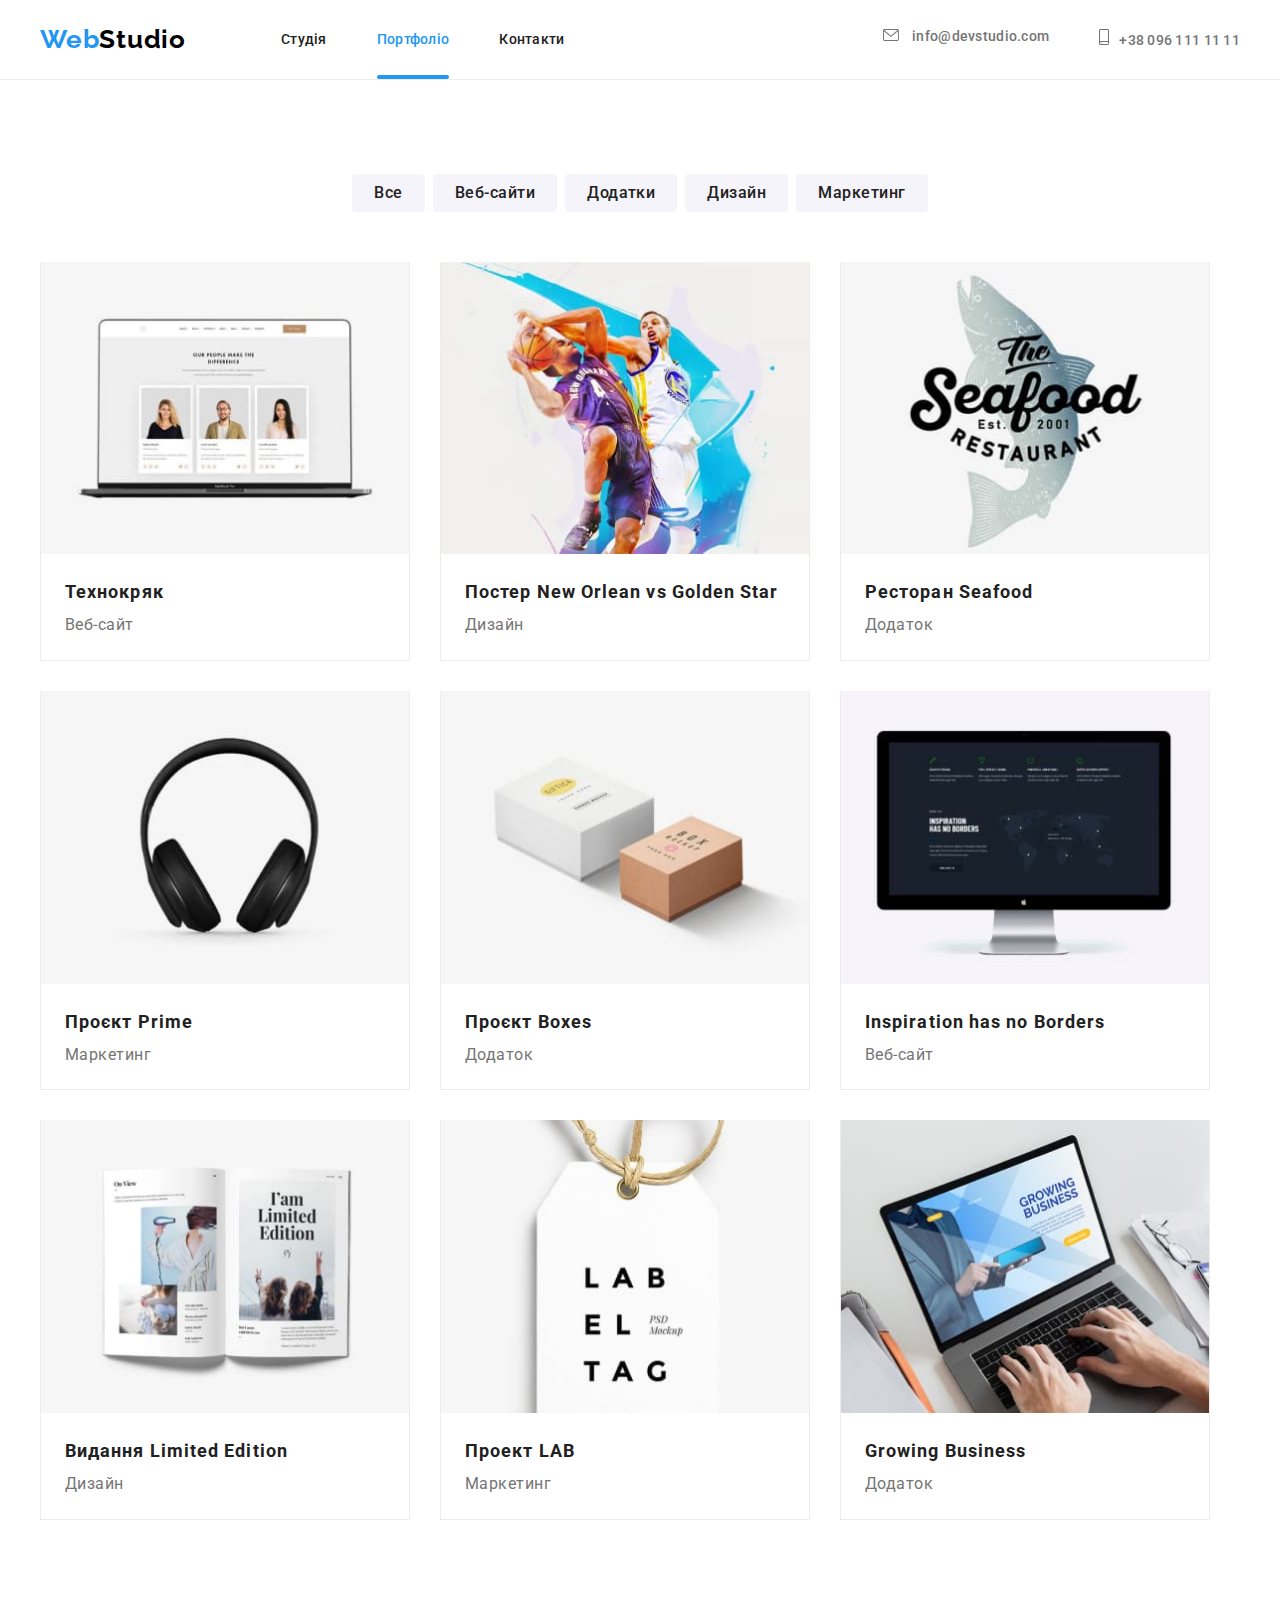
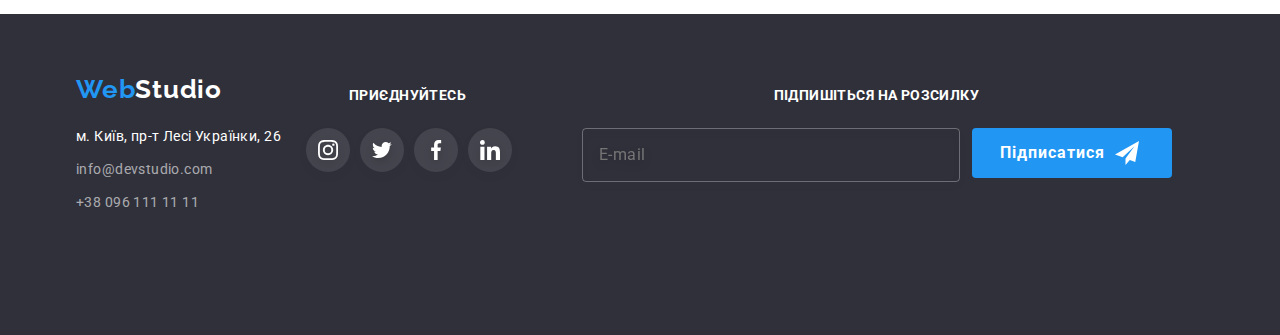
==== commit 782dd459: "add" ====
--- a/portfolio.html
+++ b/portfolio.html
@@ -19,9 +19,9 @@
 
 <body>
     
-        <!-- <header class="header">
+        <header class="header">
             <div class="container main-header">
-                <a href="./index.html" class="logo link" lang="en">Web<span class="logo__header">Studio</span> </a>
+                <a href="./index.html" class="heder__logo logo link" lang="en">Web<span class="logo__header">Studio</span> </a>
                 <ul class="site-nav-list">
                     <li class="site-nav-list__item"><a href="./index.html" class="site-nav-list__link  ">Студія</a></li>
                     <li class="site-nav-list__item"><a href="./portfolio.html" class="site-nav-list__link current navigation-link">Портфоліо</a></li>
@@ -38,7 +38,7 @@
                             </svg>+38 096 111 11 11</a></li>
                 </ul>
             </div>
-        </header> -->
+        </header>
     <main>
         <section class="section">
             <div class="container">
@@ -191,61 +191,62 @@
     </div>
         </section>
     </main>
-<!-- <footer class="footer">
-    <div class="container footer-container">
-        <div>
-            <a href="/" class="logo link" lang="en">Web<span class="footer-logo">Studio</span> </a>
-
-            <address class="footer-address">
-                м. Київ, пр-т Лесі Українки, 26
-            </address>
-
-            <address>
-                <a href="info@devstudio.com" class="footer-contact mail">info@devstudio.com</a>
-                <a href="tel:+380961111111" class="footer-contact tel">+38 096 111 11 11</a>
-            </address>
-        </div>
-        <div class="conteiner-soc">
-            <h4 class="title-footer">приєднуйтесь</h4>
-            <ul class="footer-soc-list list">
-                <li class="team-soc-item"><a href="" class="footer-soc-link link">
-                        <svg class="footer-soc-icon" width="20" height="20">
-                            <use href="./image/icons.svg#icon-instagram"></use>
-                        </svg>
-                    </a></li>
-                <li class="team-soc-item"><a href="" class="footer-soc-link link">
-                        <svg class="footer-soc-icon" width="20" height="20">
-                            <use href="./image/icons.svg#icon-Twitter"></use>
-                        </svg>
-                    </a></li>
-                <li class="team-soc-item"><a href="" class="footer-soc-link link">
-                        <svg class="footer-soc-icon" width="20" height="20">
-                            <use href="./image/icons.svg#icon-facebook"></use>
-                        </svg>
-                    </a></li>
-                <li class="team-soc-item"><a href="" class="footer-soc-link link">
-                        <svg class="footer-soc-icon" width="20" height="20">
-                            <use href="./image/icons.svg#icon-linkedin"></use>
-                        </svg>
-                    </a></li>
-            </ul>
-        </div>
-        <div class="conteiner-form">
-            <h4 class="title-footer">Підпишіться на розсилку</h4>
-            <form class="footer-form">
-                <label>
-                    <input class="input-footer" type="email" name="email" placeholder="E-mail">
-                </label>
-                <button type="button" class="form-button">Підписатися <svg class="footer-button-icon" width="24" height="24">
-                        <use href="./image/icons.svg#icon-icon-send"></use>
-                    </svg></button>
-            </form>
+    <footer class="footer">
+        <div class="footer-container container">
+            <div class="footer__inner">
+            <div class="footer__wrap">
+                    <a href="/" class="footer__logo logo link" lang="en">Web<span class="footer-logo">Studio</span> </a>
+                    
+                    <address class="footer-address">
+                        м. Київ, пр-т Лесі Українки, 26
+                    </address>
+                    
+                    <address>
+                        <a href="info@devstudio.com" class="footer-contact mail">info@devstudio.com</a>
+                        <a href="tel:+380961111111" class="footer-contact tel">+38 096 111 11 11</a>
+                    </address>
+                    </div>
+                <div class="conteiner-soc">
+                    <h4 class="title-footer">приєднуйтесь</h4>
+                    <ul class="footer-soc-list list">
+                        <li class="social-networks__item"><a href="" class="footer-soc-link link">
+                                <svg class="footer-soc-icon" width="20" height="20">
+                                    <use href="./image/icons.svg#icon-instagram"></use>
+                                </svg>
+                            </a></li>
+                        <li class="social-networks__item"><a href="" class="footer-soc-link link">
+                                <svg class="footer-soc-icon" width="20" height="20">
+                                    <use href="./image/icons.svg#icon-Twitter"></use>
+                                </svg>
+                            </a></li>
+                        <li class="social-networks__item"><a href="" class="footer-soc-link link">
+                                <svg class="footer-soc-icon" width="20" height="20">
+                                    <use href="./image/icons.svg#icon-facebook"></use>
+                                </svg>
+                            </a></li>
+                        <li class="social-networks__item"><a href="" class="footer-soc-link link">
+                                <svg class="footer-soc-icon" width="20" height="20">
+                                    <use href="./image/icons.svg#icon-linkedin"></use>
+                                </svg>
+                            </a></li>
+                    </ul>
+                </div> </div>
+            
+            <div class="conteiner-form">
+                <h4 class="title-footer footer__title">Підпишіться на розсилку</h4>
+        <form class="footer-form">
+            <label>
+                <input class="input-footer" type="email" name="email" placeholder="E-mail">
+            </label>
+            <button type="button" class="form-button" >Підписатися <svg class="footer-button-icon" width="24" height="24">
+                <use href="./image/icons.svg#icon-icon-send"></use>
+            </svg></button> 
+        </form>
+    
+            </div>
+            </div>
         
-        </div>
-    </div>
-
-
-</footer> -->
+    </footer>
     
     </body>
 
--- a/css/main.min.css
+++ b/css/main.min.css
@@ -1 +1 @@
-:root{--primary-font: "Roboto", sans-serif;--secondary-font: "Raleway", sans-serif;--primary-text-color: #757575;--title-text-color: #212121;--accent-color: #2196F3;--accent-color-title: #FFFFFF;--accent-color-logo: #000000;--backgroung-accent: #2F303A;--transparent-color: rgba(255, 255, 255, 0.6);--icon-color: #AFB1B8;--border-color:#ECECEC;--background-accent-color:#F5F4FA;--background-color-btn:#188CE8;--transition-function: 250ms cubic-bezier(0.4, 0, 0.2, 1)}.footer-logo,.logo__header,.logo{font-family:var(--secondary-font);font-style:normal;font-weight:700;font-size:26px;line-height:1.19;letter-spacing:.03em}.client__title,.team__title,.gallery__title{font-weight:700;font-size:36px;line-height:1.16;text-align:center;letter-spacing:.03em;color:var(--title-text-color);margin-top:0;margin-bottom:50px}.link{display:flex;text-decoration:none}.list{margin:0;padding:0;list-style:none}img{display:block;width:100%;max-width:100%;height:auto}img{display:block;max-width:100%;height:auto;margin-right:0}@media screen and (min-width: 480px){.section{padding-top:60px;padding-bottom:60px}}@media screen and (min-width: 1200px){.section{padding-top:94px;padding-bottom:94px}}.container{width:100%}@media screen and (min-width: 480px){.container{width:480px;padding-left:15px;padding-right:15px;margin:0 auto}}@media screen and (min-width: 768px){.container{width:720px;padding-left:0}}@media screen and (min-width: 1200px){.container{width:1200px;padding-left:15px;padding-right:15px;margin:0 auto}}body{font-family:var(--primary-font);color:var(--primary-text-color);margin:0}.logo{color:var(--accent-color);margin-right:95px}.logo__header{color:var(--accent-color-logo)}.footer-logo{color:var(--accent-color-title);margin-bottom:20px}.backdrop{position:fixed;top:0;width:100%;height:100%;background:rgba(0,0,0,.2);transition:opacity var(--transition-function),visibility var(--transition-function)}.backdrop.is-hidden .modal{transform:translate(-50%, -50%) scale(0)}.is-hidden{opacity:0;visibility:hidden;pointer-events:none}.visually-hidden{position:absolute;width:1px;height:1px;margin:-1px;border:0;padding:0;white-space:nowrap;-webkit-clip-path:inset(100%);clip-path:inset(100%);clip:rect(0 0 0 0);overflow:hidden}.modal{position:absolute;width:528px;min-height:581px;padding:40px;background:var(--accent-color-title);box-shadow:0px 1px 3px rgba(0,0,0,.12),0px 1px 1px rgba(0,0,0,.14),0px 2px 1px rgba(0,0,0,.2);border-radius:4px;top:50%;left:50%;transform:translate(-50%, -50%) scale(1);transition:transform var(--transition-function)}.modal-close{position:absolute;background:var(--accent-color-title);border:1px solid rgba(0,0,0,.1);border-radius:50%;top:9px;right:9px;width:30px;height:30px;cursor:pointer}.modal-icon{fill:#000}.modal-close:hover .modal-icon,.modal-close:focus .modal-icon{fill:var(--accent-color)}.modal-title{font-family:var(--primary-font);font-style:normal;font-weight:700;font-size:20px;line-height:23px;text-align:center;letter-spacing:.03em;color:var(--title-text-color);margin-top:0;margin-bottom:10px}.form-input{width:100%;height:40px;border:1px solid rgba(33,33,33,.2);border-radius:4px;padding-left:40px;font-size:16px;color:var(--primary-text-color);transition:outline-color var(--transition-function);margin-top:4px}.form-input:focus{outline-color:var(--accent-color)}.form-input::-moz-placeholder{font-weight:400;font-size:12px;line-height:14px;letter-spacing:.01em;color:rgba(117,117,117,.5)}.form-input:-ms-input-placeholder{font-weight:400;font-size:12px;line-height:14px;letter-spacing:.01em;color:rgba(117,117,117,.5)}.form-input::placeholder{font-weight:400;font-size:12px;line-height:14px;letter-spacing:.01em;color:rgba(117,117,117,.5)}.button-form{font-weight:700;width:200px;height:50px;background:var(--accent-color);box-shadow:0px 4px 4px rgba(0,0,0,.15);border-radius:4px;letter-spacing:.06em;color:#fff;border:#fff;display:flex;align-items:center;justify-content:center;margin:0 auto;margin-top:30px;cursor:pointer}.button-form:hover,.button-form:focus{background:var(--background-color-btn)}.modal-form-title{font-weight:400;font-size:12px;line-height:14px;letter-spacing:.01em;color:var(--primary-text-color)}.form-feedback{resize:none;height:120px;padding-left:16px;padding-right:16px;padding-top:12px;padding-bottom:12px;margin-top:4px}.checkbox-title{display:flex;font-weight:400;font-size:14px;line-height:24px;letter-spacing:.03em;color:var(--primary-text-color)}.link-form{text-decoration:none;letter-spacing:.03em;-webkit-text-decoration-line:underline;text-decoration-line:underline;color:var(--accent-color)}.input-field{margin-bottom:10px;position:relative}.modal-icon-form{position:absolute;left:12px;top:50%}.form-input:focus+.modal-icon-form{fill:var(--accent-color)}.check-text{font-weight:400;font-size:14px;line-height:24px;letter-spacing:.03em;color:var(--primary-text-color);display:flex;align-items:center;justify-content:center;cursor:pointer;margin-top:10px}.check-text span{width:16px;height:15px;border:2px solid var(--accent-color-logo);border-radius:3px;margin-right:5px;display:flex;align-items:center;justify-content:center;transition:background-color var(--transition-function),border-color var(--transition-function)}.input-check:checked+.check-text span{background-color:var(--accent-color);border-color:var(--accent-color)}.input-check:focus+.check-text span{border-color:var(--accent-color)}.check-icon{fill:rgba(0,0,0,0);transition:fill 250ms cubic-bezier(0.4, 0, 0.2, 1)}.input-check:checked+.check-text .check-icon{fill:var(--accent-color-title)}.mobile-menu{position:fixed;top:0;left:0;width:100%;height:100%;background-color:var(--accent-color-title);opacity:0;visibility:hidden;pointer-events:none;transition:opacity var(--transition-function),visibility var(--transition-function)}.mobile-menu__close-btn{position:absolute;top:10px;right:15px;background-color:rgba(0,0,0,0);border:none;width:40px;height:40px}.mobile-menu__container{position:relative;padding-left:40px}.mobile-menu.is-open{opacity:1;visibility:visible;pointer-events:auto}.hero__title{font-weight:900;letter-spacing:.06em;text-transform:uppercase;color:var(--accent-color-title);margin:auto}@media screen and (min-width: 480px){.hero__title{font-size:26px;line-height:1.61;width:360px;text-align:center}}@media screen and (min-width: 1200px){.hero__title{font-size:44px;line-height:1.36;text-align:center;width:696px}}.hero__service-button{width:216px;height:50px;font-weight:700;font-size:16px;line-height:30px;align-items:center;text-align:center;letter-spacing:.06em;color:var(--accent-color-title);background-color:var(--accent-color);cursor:pointer;display:block;margin:0 auto;margin-top:30px;border:none;box-shadow:0px 4px 4px rgba(0,0,0,.15);border-radius:4px}.hero__service-button:hover,.hero__service-button:focus{background:var(--background-color-btn)}.hero{background-repeat:no-repeat;background-position:center;margin:0 auto;padding-top:200px;padding-bottom:200px}@media screen and (min-width: 480px){.hero{background-color:var(--backgroung-accent);background-image:linear-gradient(rgba(47, 48, 58, 0.4), rgba(47, 48, 58, 0.4)),url(../image/overlay.jpg);max-width:480px}}@media screen and (min-width: 768px){.hero{background-color:var(--backgroung-accent);background-image:linear-gradient(rgba(47, 48, 58, 0.4), rgba(47, 48, 58, 0.4)),url(../image/overlay.jpg);max-width:768px}}@media screen and (min-width: 1200px){.hero{background-color:var(--backgroung-accent);background-image:linear-gradient(rgba(47, 48, 58, 0.4), rgba(47, 48, 58, 0.4)),url(../image/overlay.jpg);max-width:1600px}}.header{display:flex;align-items:center;border-bottom:1px solid var(--border-color);padding-top:24px;padding-bottom:24px}.main-header{display:flex;align-items:center;justify-content:space-between}.mail-icon{margin-right:10px;background-color:rgba(0,0,0,0);fill:var(--primary-text-color)}.site-nav-list__link{font-weight:500;font-size:14px;line-height:1.14;letter-spacing:.02em;color:var(--title-text-color);text-decoration:none;transition:var(--transition-function)}.site-nav-list__link:hover,.site-nav-list__link:focus{color:var(--accent-color)}.navigation-link{position:relative}.current{color:var(--accent-color)}.current::after{content:"";position:absolute;display:block;width:100%;height:4px;bottom:-1px;left:0;background:var(--accent-color);border:none;border-radius:2px;bottom:-32px}.contact-list__header-contact{font-weight:500;font-size:14px;line-height:1.14;letter-spacing:.02em;color:var(--primary-text-color);text-decoration:none;transition:var(--transition-function)}.contact-list__header-contact:hover,.contact-list__header-contact:focus{color:var(--accent-color)}.mail-icon{transition:var(--transition-function)}.contact-list__header-contact:hover .mail-icon,.contact-list__header-contact:focus .mail-icon{color:var(--accent-color);fill:var(--accent-color)}.site-nav-list{display:flex;list-style:none;margin:0;padding:0}.site-nav-list .site-nav-list__item:not(:last-child){margin-right:50px}@media screen and (min-width: 480px){.site-nav-list{display:none}}.list .header-link.current{color:var(--accent-color)}.contact-list{padding:0;display:flex;list-style:none;margin-left:auto;margin-top:0;margin-bottom:0}.contact-list .contact-list__item+.contact-list__item{margin-left:50px}@media screen and (min-width: 480px){.contact-list{display:none}}.mobile-menu__button{width:40px;height:40px;background-color:rgba(0,0,0,0);border:none}.mobile-menu__icon{fill:var(--accent-color-logo);transition:var(--transition-function)}.mobile-menu__button:hover .mobile-menu__icon,.mobile-menu__button:focus .mobile-menu__icon{fill:var(--background-color-btn)}.benefits{padding-bottom:47px}.benefits__list{list-style:none;display:flex}@media screen and (min-width: 480px){.benefits__list{flex-wrap:wrap;gap:30px}}@media screen and (min-width: 768px){.benefits__list{flex-wrap:wrap;gap:30px}}@media screen and (min-width: 1200px){.benefits__list{display:flex;gap:30px}}.benefits__contents{background:var(--background-accent-color);border-radius:4px;margin-bottom:30px}@media screen and (min-width: 480px){.benefits__contents{width:450px;height:120px}}@media screen and (min-width: 768px){.benefits__contents{width:354px;height:120px}}@media screen and (min-width: 1200px){.benefits__contents{width:270px;height:120px}}.benefits__subtitle{font-weight:700;font-size:14px;line-height:16px;letter-spacing:.03em;text-transform:uppercase;color:var(--title-text-color)}@media screen and (min-width: 480px){.benefits__subtitle{text-align:center}}@media screen and (min-width: 768px){.benefits__subtitle{text-align:left;margin:0}}@media screen and (min-width: 1200px){.benefits__subtitle{margin:0}}.benefits__text{font-weight:400;font-size:14px;line-height:1.71;letter-spacing:.03em;color:var(--primary-text-color);margin-top:10px;margin-bottom:0}@media screen and (min-width: 480px){.benefits__icon{margin-right:auto;margin-left:auto}}@media screen and (min-width: 480px){.benefits__item{width:450px}}@media screen and (min-width: 768px){.benefits__item{width:calc((100% - 30px)/2)}}@media screen and (min-width: 1200px){.benefits__item{width:270px}}.gallery{padding-top:47px}@media screen and (min-width: 480px){.gallery{display:none}}@media screen and (min-width: 768px){.gallery{display:none}}@media screen and (min-width: 1200px){.gallery{display:flex}}.gallery__list{display:flex}.gallery__list .gallery__item:not(:last-child){margin-right:30px}.gallery__thumb{position:relative}.gallery__desc{width:370px;height:70px;background:rgba(47,48,58,.8);position:absolute;left:0;bottom:0;display:flex;align-items:center;justify-content:center}.gallery__text{font-weight:700;font-size:14px;line-height:16px;text-align:center;letter-spacing:.03em;text-transform:uppercase;color:var(--accent-color-title);margin:0}.team__section{background:var(--background-accent-color)}.team__list{display:flex}@media screen and (min-width: 480px){.team__list{flex-wrap:wrap;gap:30px}}@media screen and (min-width: 768px){.team__list{flex-wrap:wrap;gap:30px}}@media screen and (min-width: 1200px){.team__list{display:flex;gap:30px}}.team__item{box-shadow:0px 1px 3px rgba(0,0,0,.12),0px 1px 1px rgba(0,0,0,.14),0px 2px 1px rgba(0,0,0,.2);border-radius:0px 0px 4px 4px;background-color:#fff}@media screen and (min-width: 480px){.team__item{width:450px}}@media screen and (min-width: 768px){.team__item{width:calc((100% - 30px)/2)}}@media screen and (min-width: 1200px){.team__item{width:270px}}.team__subject{padding-top:30px;padding-bottom:30px}.team__name{font-weight:500;font-size:16px;line-height:1.18;text-align:center;letter-spacing:.03em;color:var(--title-text-color);margin-top:0;margin-bottom:0}.team__work-position{font-weight:400;font-size:16px;line-height:1.18;text-align:center;letter-spacing:.03em;color:var(--primary-text-color);margin-top:10px;margin-bottom:16px}.social-networks__list{display:flex;justify-content:center;gap:10px}.social-networks__link{width:44px;height:44px;border-radius:50%;display:flex;align-items:center;justify-content:center;transition:var(--transition-function)}.social-networks__link:hover,.social-networks__link:focus{background-color:var(--accent-color)}.social-networks__icon{fill:var(--icon-color);transition:var(--transition-function)}.social-networks__link:hover .social-networks__icon,.social-networks__link:focus .social-networks__icon{fill:var(--accent-color-title)}.client__list{display:flex;flex-wrap:wrap;gap:30px;justify-content:center}.client__link{width:170px;height:92px;border:1px solid var(--icon-color);border-radius:4px;box-sizing:border-box;align-items:center;justify-content:center;transition:var(--transition-function)}.client__link:hover,.client__link:focus{border:1px solid var(--accent-color);border-radius:4px}.client__icon{fill:var(--icon-color);transition:var(--transition-function)}.client__link:hover .client__icon,.client__link:focus .client__icon{fill:var(--accent-color)}.footer{display:flex;background:var(--backgroung-accent);padding-top:60px;padding-bottom:60px}.footer-container{display:flex;gap:70px}.footer-address{font-style:normal;font-weight:400;font-size:14px;line-height:1.71;letter-spacing:.03em;color:var(--accent-color-title);margin-bottom:9px;transition:var(--transition-function)}.footer-address:hover,.footer-address:focus{color:var(--accent-color)}.footer-contact{font-style:normal;text-decoration:none;font-weight:400;font-size:14px;line-height:1.71;letter-spacing:.03em;color:var(--transparent-color);display:block;margin-bottom:9px;transition:var(--transition-function)}.footer-contact:hover,.footer-contact:focus{color:var(--accent-color)}.tel{margin-bottom:0}.title-footer{font-style:normal;font-weight:700;font-size:14px;line-height:1.71;letter-spacing:.03em;color:var(--accent-color-title);text-transform:uppercase;padding-top:10px;margin-top:0}.footer-soc-link{width:44px;height:44px;border-radius:50%;display:flex;align-items:center;justify-content:center;background:rgba(255,255,255,.1);filter:drop-shadow(0px 4px 4px rgba(0, 0, 0, 0.25));transition:var(--transition-function)}.footer-soc-link:hover,.footer-soc-link:focus{background-color:var(--accent-color)}.footer-soc-icon{fill:#fff}.footer-soc-list{display:flex;justify-content:center;gap:10px}.conteiner-form{margin-top:0px}.footer-form{display:flex}.input-footer{width:358px;height:50px;border:1px solid rgba(255,255,255,.3);filter:drop-shadow(0px 4px 4px rgba(0, 0, 0, 0.15));border-radius:4px;background-color:rgba(0,0,0,0);display:flex;align-items:center;letter-spacing:.03em;color:rgba(255,255,255,.6);padding-left:16px}.form-button{display:flex;width:200px;height:50px;margin-left:12px;padding-left:28px;background:var(--accent-color);cursor:pointer;border-radius:4px;border:none;font-weight:700;font-size:16px;line-height:30px;align-items:center;text-align:center;letter-spacing:.06em;color:#fff}.form-button:hover,.form-button:focus{box-shadow:0px 4px 4px rgba(0,0,0,.15)}.footer-button-icon{fill:var(--accent-color-title);align-items:center;margin-left:10px}.list-port,.list-btn{list-style:none}.list-btn{display:flex}@media screen and (min-width: 480px){.list-btn{justify-content:flex-start;flex-wrap:wrap;margin-bottom:40px}}@media screen and (min-width: 768px){.list-btn{justify-content:center}}@media screen and (min-width: 1200px){.list-btn{justify-content:center;margin-bottom:50px}}.list-btn .btn-link+.btn-link{margin-left:8px}.btn-port{font-family:var(--primary-font);font-weight:500;font-size:16px;line-height:1.62;text-align:center;letter-spacing:.03em;color:var(--title-text-color);padding-top:6px;padding-bottom:6px;padding-left:22px;padding-right:22px;background:var(--background-accent-color);border-radius:4px;border:0;transition:var(--transition-function)}@media screen and (min-width: 480px){.btn-port{margin-bottom:15px}}.btn-port:hover,.btn-port:focus{color:var(--accent-color-title);background:var(--accent-color);box-shadow:0px 3px 1px rgba(0,0,0,.1),0px 1px 2px rgba(0,0,0,.08),0px 2px 2px rgba(0,0,0,.12)}.item-port{width:100%;margin-right:30px;margin-bottom:30px;border-bottom:1px solid var(--border-color);border-left:1px solid var(--border-color);border-right:1px solid var(--border-color);box-sizing:border-box;transition:var(--transition-function)}.item-port:hover,.item-port:focus{box-shadow:0px 1px 1px rgba(0,0,0,.12),0px 4px 4px rgba(0,0,0,.06),1px 4px 6px rgba(0,0,0,.16)}@media screen and (min-width: 480px){.item-port{width:450px;margin-right:0}}@media screen and (min-width: 768px){.item-port{width:354px}}@media screen and (min-width: 1200px){.item-port{width:370px}.item-port:nth-child(3n){margin-right:0}.item-port:nth-child(n+7){margin-bottom:0}}.title-port{font-weight:700;font-size:18px;line-height:2;letter-spacing:.06em;color:var(--title-text-color);margin:0}.view{font-size:16px;line-height:1.87;letter-spacing:.03em;color:var(--primary-text-color);margin:0;margin-top:0}.service-port{position:absolute;top:0;left:0;margin:0;font-size:18px;line-height:28px;letter-spacing:.03em;color:var(--accent-color-title);background:rgba(33,150,243,.9);padding-left:24px;padding-top:63px;padding-right:24px;padding-bottom:63px;height:100%;transform:translateY(101%);transition:var(--transition-function)}.link-port:hover .service-port,.link-port:focus .service-port{transform:translateY(0)}.port-top-wrap{position:relative;overflow:hidden}.list-port{padding:0;display:flex;flex-wrap:wrap}.content-item{padding-left:24px;padding-top:20px;padding-right:24px;padding-bottom:20px}.link-port{text-decoration:none}/*# sourceMappingURL=main.min.css.map */+:root{--primary-font: "Roboto", sans-serif;--secondary-font: "Raleway", sans-serif;--primary-text-color: #757575;--title-text-color: #212121;--accent-color: #2196F3;--accent-color-title: #FFFFFF;--accent-color-logo: #000000;--backgroung-accent: #2F303A;--transparent-color: rgba(255, 255, 255, 0.6);--icon-color: #AFB1B8;--border-color:#ECECEC;--background-accent-color:#F5F4FA;--background-color-btn:#188CE8;--transition-function: 250ms cubic-bezier(0.4, 0, 0.2, 1)}.footer-logo,.logo__header,.logo{font-family:var(--secondary-font);font-style:normal;font-weight:700;font-size:26px;line-height:1.19;letter-spacing:.03em}.client__title,.team__title,.gallery__title{font-weight:700;font-size:36px;line-height:1.16;text-align:center;letter-spacing:.03em;color:var(--title-text-color);margin-top:0;margin-bottom:50px}.link{display:flex;text-decoration:none}.list{margin:0;padding:0;list-style:none}img{display:block;width:100%;max-width:100%;height:auto}img{display:block;max-width:100%;height:auto;margin-right:0}@media screen and (min-width: 480px){.section{padding-top:60px;padding-bottom:60px}}@media screen and (min-width: 1200px){.section{padding-top:94px;padding-bottom:94px}}.container{width:100%;padding-left:15px;padding-right:15px}@media screen and (min-width: 480px){.container{width:480px;margin-left:auto;margin-right:auto;margin:0 auto}}@media screen and (min-width: 768px){.container{width:720px;padding-left:0;padding-right:0}}@media screen and (min-width: 1200px){.container{width:1200px;padding-left:15px;padding-right:15px;margin:0 auto}}body{font-family:var(--primary-font);color:var(--primary-text-color);margin:0}.logo{color:var(--accent-color)}.logo__header{color:var(--accent-color-logo)}.footer-logo{color:var(--accent-color-title);margin-bottom:20px}.footer__logo{width:154px;margin:0 auto}@media screen and (min-width: 1200px){.footer__logo{margin-left:0}}.heder__logo{margin-right:80px}@media screen and (min-width: 1200px){.heder__logo{margin-right:95px}}.backdrop{position:fixed;top:0;width:100%;height:100%;background:rgba(0,0,0,.2);transition:opacity var(--transition-function),visibility var(--transition-function)}.backdrop.is-hidden .modal{transform:translate(-50%, -50%) scale(0)}.is-hidden{opacity:0;visibility:hidden;pointer-events:none}.visually-hidden{position:absolute;width:1px;height:1px;margin:-1px;border:0;padding:0;white-space:nowrap;-webkit-clip-path:inset(100%);clip-path:inset(100%);clip:rect(0 0 0 0);overflow:hidden}.modal{position:absolute;width:450px;min-height:581px;padding:40px;background:var(--accent-color-title);box-shadow:0px 1px 3px rgba(0,0,0,.12),0px 1px 1px rgba(0,0,0,.14),0px 2px 1px rgba(0,0,0,.2);border-radius:4px;top:50%;left:50%;transform:translate(-50%, -50%) scale(1);transition:transform var(--transition-function)}@media screen and (min-width: 1200px){.modal{width:528px}}.modal-close{position:absolute;background:var(--accent-color-title);border:1px solid rgba(0,0,0,.1);border-radius:50%;top:9px;right:9px;width:30px;height:30px;cursor:pointer}.modal-icon{fill:#000}.modal-close:hover .modal-icon,.modal-close:focus .modal-icon{fill:var(--accent-color)}.modal-title{font-family:var(--primary-font);font-style:normal;font-weight:700;font-size:20px;line-height:23px;text-align:center;letter-spacing:.03em;color:var(--title-text-color);margin-top:0;margin-bottom:10px}.form-input{width:100%;height:40px;border:1px solid rgba(33,33,33,.2);border-radius:4px;padding-left:40px;font-size:16px;color:var(--primary-text-color);transition:outline-color var(--transition-function);margin-top:4px}.form-input:focus{outline-color:var(--accent-color)}.form-input::-moz-placeholder{font-weight:400;font-size:12px;line-height:14px;letter-spacing:.01em;color:rgba(117,117,117,.5)}.form-input:-ms-input-placeholder{font-weight:400;font-size:12px;line-height:14px;letter-spacing:.01em;color:rgba(117,117,117,.5)}.form-input::placeholder{font-weight:400;font-size:12px;line-height:14px;letter-spacing:.01em;color:rgba(117,117,117,.5)}.button-form{font-weight:700;width:200px;height:50px;background:var(--accent-color);box-shadow:0px 4px 4px rgba(0,0,0,.15);border-radius:4px;letter-spacing:.06em;color:#fff;border:#fff;display:flex;align-items:center;justify-content:center;margin:0 auto;margin-top:30px;cursor:pointer}.button-form:hover,.button-form:focus{background:var(--background-color-btn)}.modal-form-title{font-weight:400;font-size:12px;line-height:14px;letter-spacing:.01em;color:var(--primary-text-color)}.form-feedback{resize:none;height:120px;padding-left:16px;padding-right:16px;padding-top:12px;padding-bottom:12px;margin-top:4px}.checkbox-title{display:flex;font-weight:400;font-size:14px;line-height:24px;letter-spacing:.03em;color:var(--primary-text-color)}.link-form{text-decoration:none;letter-spacing:.03em;-webkit-text-decoration-line:underline;text-decoration-line:underline;color:var(--accent-color)}.input-field{margin-bottom:10px;position:relative}.modal-icon-form{position:absolute;left:12px;top:50%}.form-input:focus+.modal-icon-form{fill:var(--accent-color)}.check-text{font-weight:400;font-size:12px;line-height:24px;letter-spacing:.03em;color:var(--primary-text-color);display:flex;align-items:center;justify-content:center;cursor:pointer;margin-top:10px}@media screen and (min-width: 1200px){.check-text{font-size:14px}}.check-text span{width:16px;height:15px;border:2px solid var(--accent-color-logo);border-radius:3px;margin-right:5px;display:flex;align-items:center;justify-content:center;transition:background-color var(--transition-function),border-color var(--transition-function)}.input-check:checked+.check-text span{background-color:var(--accent-color);border-color:var(--accent-color)}.input-check:focus+.check-text span{border-color:var(--accent-color)}.check-icon{fill:rgba(0,0,0,0);transition:fill 250ms cubic-bezier(0.4, 0, 0.2, 1)}.input-check:checked+.check-text .check-icon{fill:var(--accent-color-title)}.mobile-menu{position:fixed;top:0;left:0;width:100%;height:100%;background-color:var(--accent-color-title);opacity:0;visibility:hidden;pointer-events:none;transition:opacity var(--transition-function),visibility var(--transition-function)}.mobile-menu__close-btn{position:absolute;top:10px;right:15px;background-color:rgba(0,0,0,0);border:none;width:40px;height:40px}.mobile-menu__close-btn:hover,.mobile-menu__close-btn:focus{fill:var(--accent-color)}.mobile-menu__container{position:relative;padding-left:40px;padding-top:40px}.mobile-menu.is-open{opacity:1;visibility:visible;pointer-events:auto}.mobile-menu__link{font-family:"Roboto";font-style:normal;font-weight:500;font-size:40px;line-height:47px;text-align:center;letter-spacing:.02em;color:var(--title-text-color);transition:var(--transition-function)}.mobile-menu__link:hover,.mobile-menu__link:focus{color:var(--accent-color);cursor:pointer}.mobile-menu__item{margin-bottom:32px}.mobile-menu__item:last-child{margin-bottom:150px}.mobile-menu__contact-link{font-family:"Roboto";font-style:normal;font-weight:500;font-size:34px;line-height:40px;color:var(--accent-color);margin-bottom:32px}.mobile-menu__contact-link--narrow{font-family:"Roboto";font-style:normal;font-weight:500;font-size:24px;line-height:28px;letter-spacing:.02em;color:var(--primary-text-color);margin-bottom:64px}.mobile-menu__soc-list{display:flex;gap:10px}.mobile-menu__soc-link{font-family:"Roboto";font-style:normal;font-weight:500;font-size:18px;line-height:22px;letter-spacing:.02em;color:var(--accent-color);padding-right:10px}.mobile-menu__soc-item:not(:last-child){border-right:1px solid rgba(33,33,33,.2)}.hero__title{font-weight:900;letter-spacing:.06em;text-transform:uppercase;color:var(--accent-color-title);margin:auto}@media screen and (min-width: 480px){.hero__title{font-size:26px;line-height:1.61;width:360px;text-align:center}}@media screen and (min-width: 1200px){.hero__title{font-size:44px;line-height:1.36;text-align:center;width:696px}}.hero__service-button{width:216px;height:50px;font-weight:700;font-size:16px;line-height:30px;align-items:center;text-align:center;letter-spacing:.06em;color:var(--accent-color-title);background-color:var(--accent-color);cursor:pointer;display:block;margin:0 auto;margin-top:30px;border:none;box-shadow:0px 4px 4px rgba(0,0,0,.15);border-radius:4px}.hero__service-button:hover,.hero__service-button:focus{background:var(--background-color-btn)}.hero{background-color:var(--backgroung-accent);background-image:linear-gradient(rgba(47, 48, 58, 0.4), rgba(47, 48, 58, 0.4)),url(../image/overlay.jpg);max-width:480px;background-repeat:no-repeat;background-position:center;margin:0 auto;padding-top:200px;padding-bottom:200px}@media screen and (min-width: 768px){.hero{background-color:var(--backgroung-accent);background-image:linear-gradient(rgba(47, 48, 58, 0.4), rgba(47, 48, 58, 0.4)),url(../image/overlay.jpg);max-width:768px}}@media screen and (min-width: 1200px){.hero{background-color:var(--backgroung-accent);background-image:linear-gradient(rgba(47, 48, 58, 0.4), rgba(47, 48, 58, 0.4)),url(../image/overlay.jpg);max-width:1600px}}.header{display:flex;align-items:center;border-bottom:1px solid var(--border-color);padding-top:24px;padding-bottom:24px}.main-header{display:flex;align-items:center;justify-content:space-between}.mail-icon{margin-right:10px;background-color:rgba(0,0,0,0);fill:var(--primary-text-color)}.site-nav-list__link{font-weight:500;font-size:14px;line-height:1.14;letter-spacing:.02em;color:var(--title-text-color);text-decoration:none;transition:var(--transition-function)}.site-nav-list__link:hover,.site-nav-list__link:focus{color:var(--accent-color)}.navigation-link{position:relative}.current{color:var(--accent-color)}.current::after{content:"";position:absolute;display:block;width:100%;height:4px;bottom:-1px;left:0;background:var(--accent-color);border:none;border-radius:2px;bottom:-32px}.contact-list__header-contact{font-weight:500;font-size:14px;line-height:1.14;letter-spacing:.02em;color:var(--primary-text-color);text-decoration:none;transition:var(--transition-function)}.contact-list__header-contact:hover,.contact-list__header-contact:focus{color:var(--accent-color)}.mail-icon{transition:var(--transition-function)}.contact-list__header-contact:hover .mail-icon,.contact-list__header-contact:focus .mail-icon{color:var(--accent-color);fill:var(--accent-color)}.site-nav-list{display:none}@media screen and (min-width: 768px){.site-nav-list{display:flex;list-style:none;margin:0;padding:0}.site-nav-list .site-nav-list__item:not(:last-child){margin-right:50px}}@media screen and (min-width: 1200px){.site-nav-list .site-nav-list__item:not(:last-child){margin-right:50px}}.list .header-link.current{color:var(--accent-color)}.contact-list{display:none}@media screen and (min-width: 768px){.contact-list{padding:0;display:block;list-style:none;margin-left:auto;margin-top:0;margin-bottom:0}}@media screen and (min-width: 1200px){.contact-list{padding:0;display:flex;list-style:none;margin-left:auto;margin-top:0;margin-bottom:0}.contact-list .contact-list__item+.contact-list__item{margin-left:50px}}.mobile-menu__button{width:40px;height:40px;background-color:rgba(0,0,0,0);border:none}@media screen and (min-width: 768px){.mobile-menu__button{display:none}}.mobile-menu__icon{fill:var(--accent-color-logo);transition:var(--transition-function)}.mobile-menu__button:hover .mobile-menu__icon,.mobile-menu__button:focus .mobile-menu__icon{fill:var(--accent-color)}.contact-list__item{display:flex}.benefits{padding-bottom:47px}.benefits__list{list-style:none}@media screen and (min-width: 480px){.benefits__list{display:flex;flex-wrap:wrap;gap:30px}}@media screen and (min-width: 768px){.benefits__list{flex-wrap:wrap;gap:30px}}@media screen and (min-width: 1200px){.benefits__list{display:flex;gap:30px}}.benefits__list .benefits__contents{display:flex;background:var(--background-accent-color);border-radius:4px;margin-bottom:30px}@media screen and (min-width: 480px){.benefits__list .benefits__contents{width:450px;height:120px}}@media screen and (min-width: 768px){.benefits__list .benefits__contents{width:354px;height:120px}}@media screen and (min-width: 1200px){.benefits__list .benefits__contents{width:270px;height:120px}}.benefits__list .benefits__subtitle{font-weight:700;font-size:14px;line-height:16px;letter-spacing:.03em;text-transform:uppercase;color:var(--title-text-color)}@media screen and (min-width: 480px){.benefits__list .benefits__subtitle{text-align:center}}@media screen and (min-width: 768px){.benefits__list .benefits__subtitle{text-align:left;margin:0}}@media screen and (min-width: 1200px){.benefits__list .benefits__subtitle{margin:0}}.benefits__list .benefits__text{font-weight:400;font-size:14px;line-height:1.71;letter-spacing:.03em;color:var(--primary-text-color);margin-top:10px;margin-bottom:0}.benefits__list .benefits__icon{margin:0 auto}@media screen and (min-width: 480px){.benefits__list .benefits__item{width:450px}}@media screen and (min-width: 768px){.benefits__list .benefits__item{width:calc((100% - 30px)/2)}}@media screen and (min-width: 1200px){.benefits__list .benefits__item{width:270px}}.gallery{display:none;padding-top:47px}@media screen and (min-width: 480px){.gallery{display:none}}@media screen and (min-width: 768px){.gallery{display:none}}@media screen and (min-width: 1200px){.gallery{display:flex}}.gallery__list{display:flex}.gallery__list .gallery__item:not(:last-child){margin-right:30px}.gallery__thumb{position:relative}.gallery__desc{width:370px;height:70px;background:rgba(47,48,58,.8);position:absolute;left:0;bottom:0;display:flex;align-items:center;justify-content:center}.gallery__text{font-weight:700;font-size:14px;line-height:16px;text-align:center;letter-spacing:.03em;text-transform:uppercase;color:var(--accent-color-title);margin:0}.team__section{background:var(--background-accent-color)}.team__list{display:flex;flex-wrap:wrap;gap:30px}.team__item{box-shadow:0px 1px 3px rgba(0,0,0,.12),0px 1px 1px rgba(0,0,0,.14),0px 2px 1px rgba(0,0,0,.2);border-radius:0px 0px 4px 4px;background-color:#fff}@media screen and (min-width: 480px){.team__item{width:450px}}@media screen and (min-width: 768px){.team__item{width:calc((100% - 30px)/2)}}@media screen and (min-width: 1200px){.team__item{width:270px}}.team__subject{padding-top:30px;padding-bottom:30px}.team__name{font-weight:500;font-size:16px;line-height:1.18;text-align:center;letter-spacing:.03em;color:var(--title-text-color);margin-top:0;margin-bottom:0}.team__work-position{font-weight:400;font-size:16px;line-height:1.18;text-align:center;letter-spacing:.03em;color:var(--primary-text-color);margin-top:10px;margin-bottom:16px}.social-networks__list{display:flex;justify-content:center;gap:10px}.social-networks__link{width:44px;height:44px;border-radius:50%;display:flex;align-items:center;justify-content:center;transition:var(--transition-function)}.social-networks__link:hover,.social-networks__link:focus{background-color:var(--accent-color)}.social-networks__icon{fill:var(--icon-color);transition:var(--transition-function)}.social-networks__link:hover .social-networks__icon,.social-networks__link:focus .social-networks__icon{fill:var(--accent-color-title)}.client__list{display:flex;flex-wrap:wrap;gap:30px;justify-content:center}.client__link{width:170px;height:92px;border:1px solid var(--icon-color);border-radius:4px;box-sizing:border-box;align-items:center;justify-content:center;transition:var(--transition-function)}.client__link:hover,.client__link:focus{border:1px solid var(--accent-color);border-radius:4px}.client__icon{fill:var(--icon-color);transition:var(--transition-function)}.client__link:hover .client__icon,.client__link:focus .client__icon{fill:var(--accent-color)}.footer{display:flex;background:var(--backgroung-accent);padding-top:60px;padding-bottom:60px}.footer-container{gap:70px}@media screen and (min-width: 768px){.footer-container{padding-left:76px;padding-right:76px}}@media screen and (min-width: 1200px){.footer-container{display:flex}}.footer-address{font-style:normal;font-weight:400;font-size:14px;line-height:1.71;letter-spacing:.03em;color:var(--accent-color-title);margin-bottom:9px;transition:var(--transition-function);width:230px;margin:0 auto}.footer-address:hover,.footer-address:focus{color:var(--accent-color)}@media screen and (min-width: 1200px){.footer-address{margin-left:0;margin-right:0;margin-bottom:9px;margin-top:0}}.footer-contact{font-style:normal;text-decoration:none;font-weight:400;font-size:14px;line-height:1.71;letter-spacing:.03em;color:var(--transparent-color);display:block;margin-bottom:9px;transition:var(--transition-function);width:160px;margin:0 auto}.footer-contact:hover,.footer-contact:focus{color:var(--accent-color)}@media screen and (min-width: 1200px){.footer-contact{margin-left:0;margin-right:0;margin-bottom:9px;margin-top:0}}.tel{margin-bottom:0}.title-footer{font-style:normal;font-weight:700;font-size:14px;line-height:1.71;letter-spacing:.03em;color:var(--accent-color-title);text-transform:uppercase;width:120px;margin:0 auto;padding-top:0;margin-bottom:20px}@media screen and (min-width: 1200px){.title-footer{padding-top:10px;margin-top:0}}.footer-soc-link{width:44px;height:44px;border-radius:50%;display:flex;align-items:center;justify-content:center;background:rgba(255,255,255,.1);filter:drop-shadow(0px 4px 4px rgba(0, 0, 0, 0.25));transition:var(--transition-function)}.footer-soc-link:hover,.footer-soc-link:focus{background-color:var(--accent-color)}.footer-soc-icon{fill:#fff}.footer-soc-list{display:flex;justify-content:center;gap:10px;margin-bottom:60px}@media screen and (min-width: 1200px){.footer-soc-list{margin-bottom:0}}.conteiner-form{margin-top:0px}@media screen and (min-width: 1200px){.footer-form{display:flex}}.input-footer{height:50px;border:1px solid rgba(255,255,255,.3);filter:drop-shadow(0px 4px 4px rgba(0, 0, 0, 0.15));border-radius:4px;background-color:rgba(0,0,0,0);align-items:center;letter-spacing:.03em;color:rgba(255,255,255,.6);padding-left:16px;display:block;width:450px;margin:0 auto;margin-bottom:15px}@media screen and (min-width: 1200px){.input-footer{display:flex;width:358px}}.form-button{width:200px;height:50px;display:block;margin:0 auto;padding-left:28px;background:var(--accent-color);cursor:pointer;border-radius:4px;border:none;font-weight:700;font-size:16px;line-height:30px;align-items:center;text-align:center;letter-spacing:.06em;color:#fff}.form-button:hover,.form-button:focus{box-shadow:0px 4px 4px rgba(0,0,0,.15)}@media screen and (min-width: 1200px){.form-button{display:flex;margin-left:12px}}.footer-button-icon{fill:var(--accent-color-title);align-items:center;margin-left:10px}.footer__wrap{margin-bottom:60px}.footer__title{width:207px}@media screen and (min-width: 768px){.footer__inner{display:flex;justify-content:space-between}}.list-port,.list-btn{list-style:none}.list-btn{display:flex;justify-content:center;margin-bottom:50px}.list-btn .btn-link+.btn-link{margin-left:8px}.btn-port{font-family:var(--primary-font);font-weight:500;font-size:16px;line-height:1.62;text-align:center;letter-spacing:.03em;color:var(--title-text-color);padding-top:6px;padding-bottom:6px;padding-left:22px;padding-right:22px;background:var(--background-accent-color);border-radius:4px;border:0;transition:var(--transition-function)}.btn-port:hover,.btn-port:focus{color:var(--accent-color-title);background:var(--accent-color);box-shadow:0px 3px 1px rgba(0,0,0,.1),0px 1px 2px rgba(0,0,0,.08),0px 2px 2px rgba(0,0,0,.12)}.item-port{width:370px;margin-right:30px;margin-bottom:30px;border-bottom:1px solid var(--border-color);border-left:1px solid var(--border-color);border-right:1px solid var(--border-color);box-sizing:border-box;transition:var(--transition-function)}.item-port:hover,.item-port:focus{box-shadow:0px 1px 1px rgba(0,0,0,.12),0px 4px 4px rgba(0,0,0,.06),1px 4px 6px rgba(0,0,0,.16)}.item-port:nth-child(3n){margin-right:0}.item-port:nth-child(n+7){margin-bottom:0}.title-port{font-weight:700;font-size:18px;line-height:2;letter-spacing:.06em;color:var(--title-text-color);margin:0}.view{font-size:16px;line-height:1.87;letter-spacing:.03em;color:var(--primary-text-color);margin:0;margin-top:0}.service-port{position:absolute;top:0;left:0;margin:0;font-size:18px;line-height:28px;letter-spacing:.03em;color:var(--accent-color-title);background:rgba(33,150,243,.9);padding-left:24px;padding-top:63px;padding-right:24px;padding-bottom:63px;height:100%;transform:translateY(101%);transition:var(--transition-function)}.link-port:hover .service-port,.link-port:focus .service-port{transform:translateY(0)}.port-top-wrap{position:relative;overflow:hidden}img{display:block;max-width:100%;height:auto;margin-right:0}.list-port{padding:0;display:flex;flex-wrap:wrap}.content-item{padding-left:24px;padding-top:20px;padding-right:24px;padding-bottom:20px}.link-port{text-decoration:none}/*# sourceMappingURL=main.min.css.map */